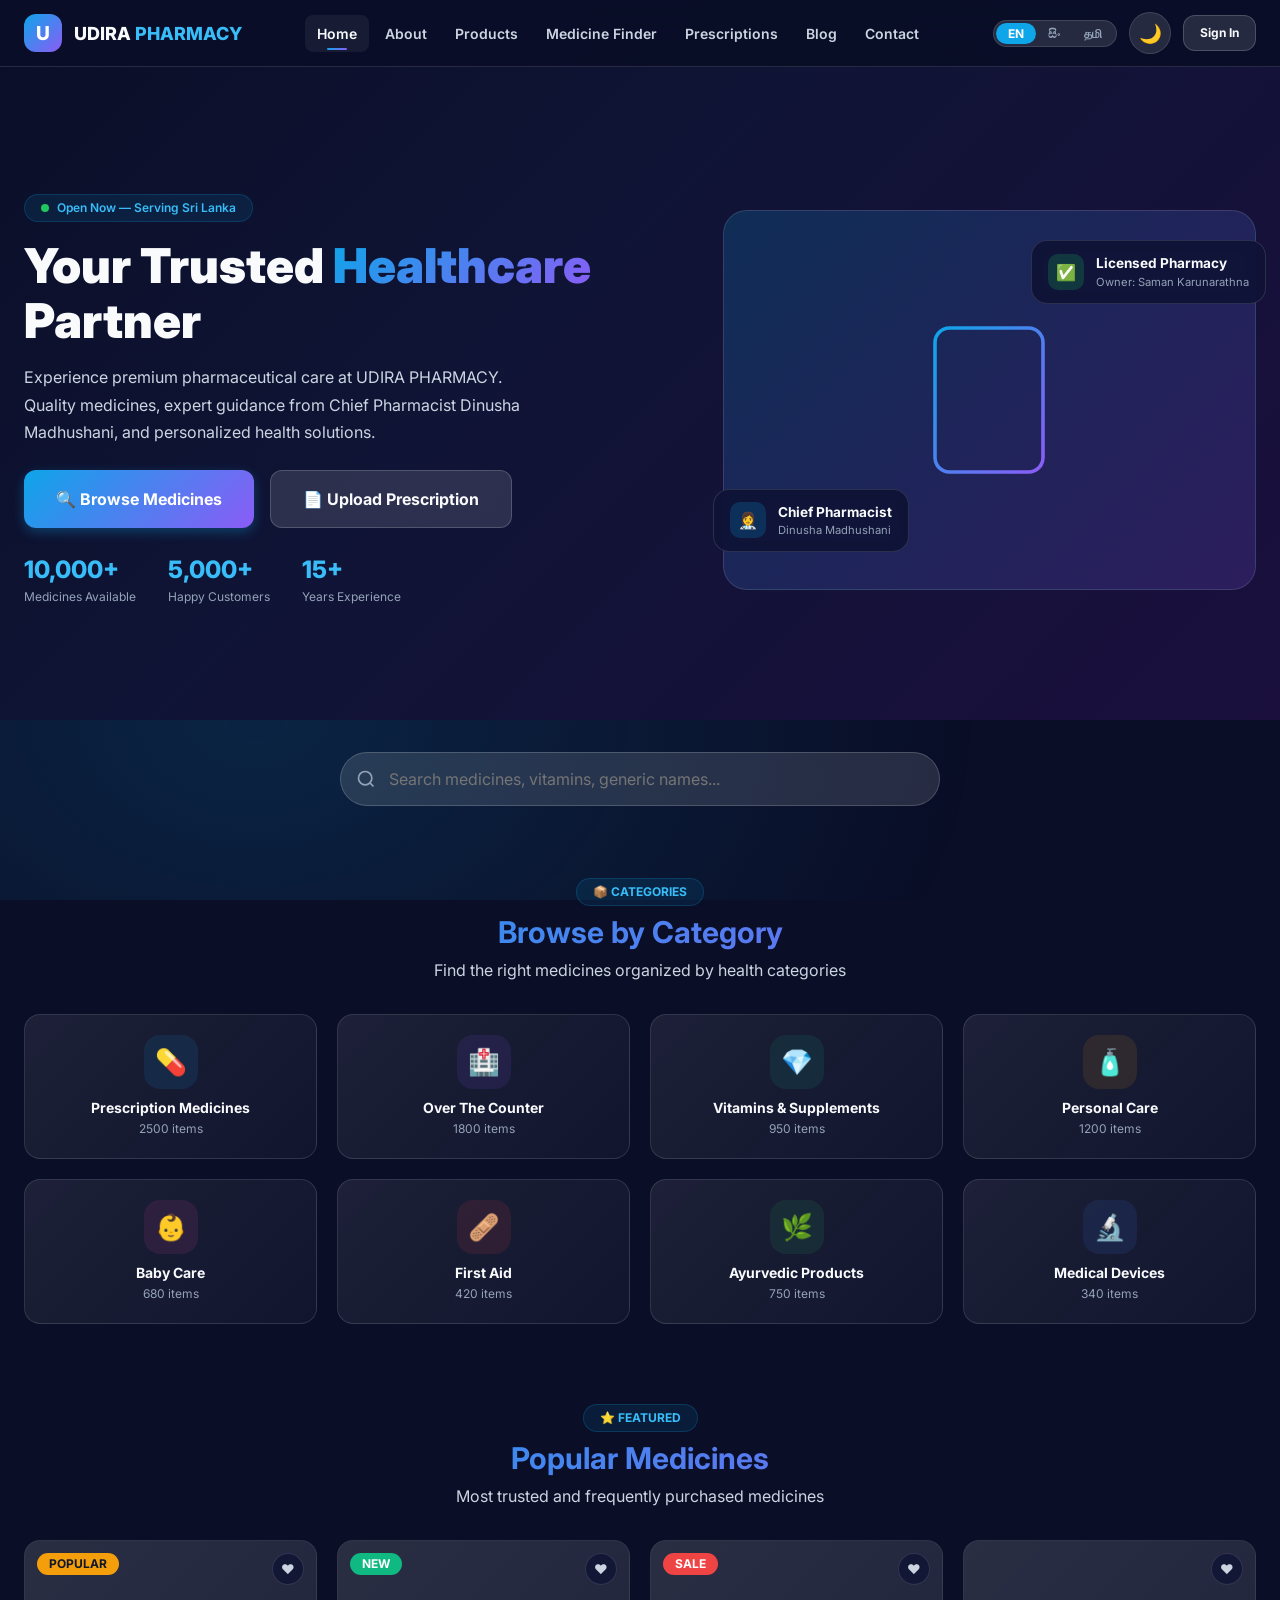
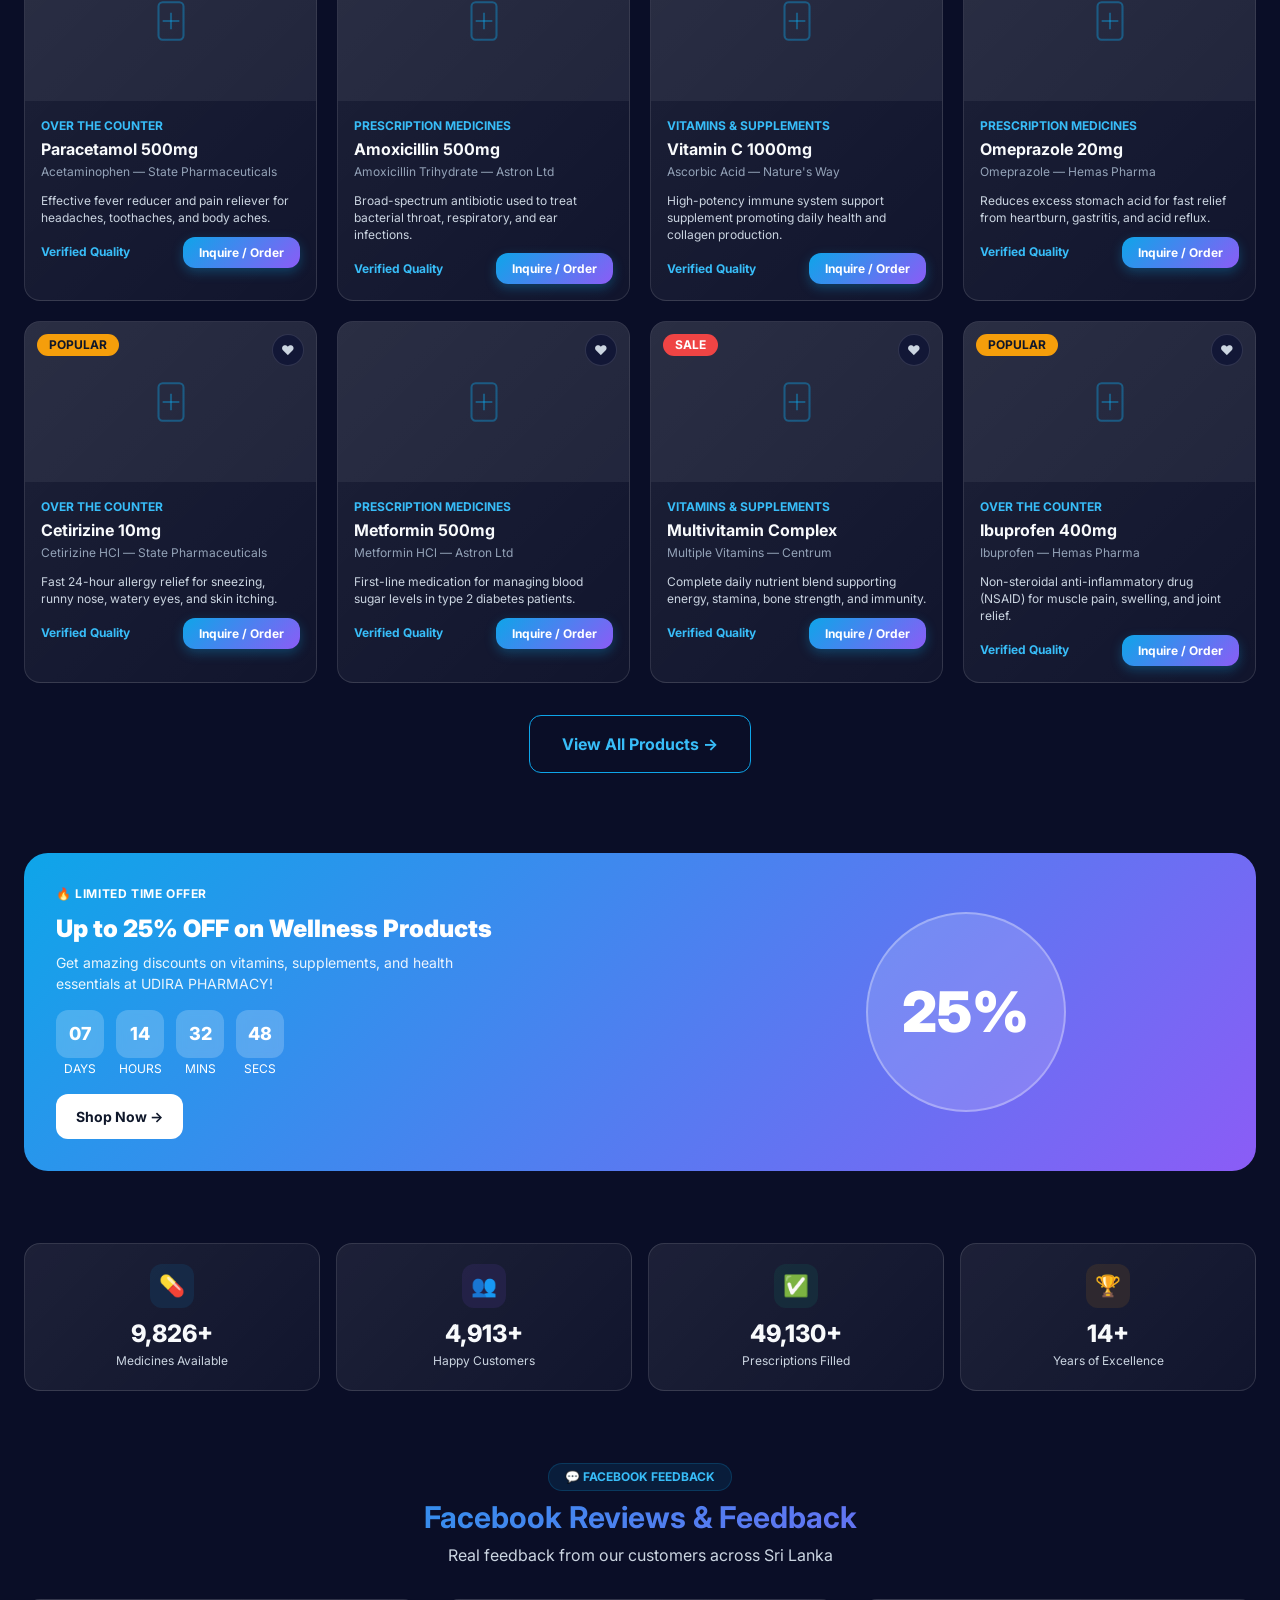
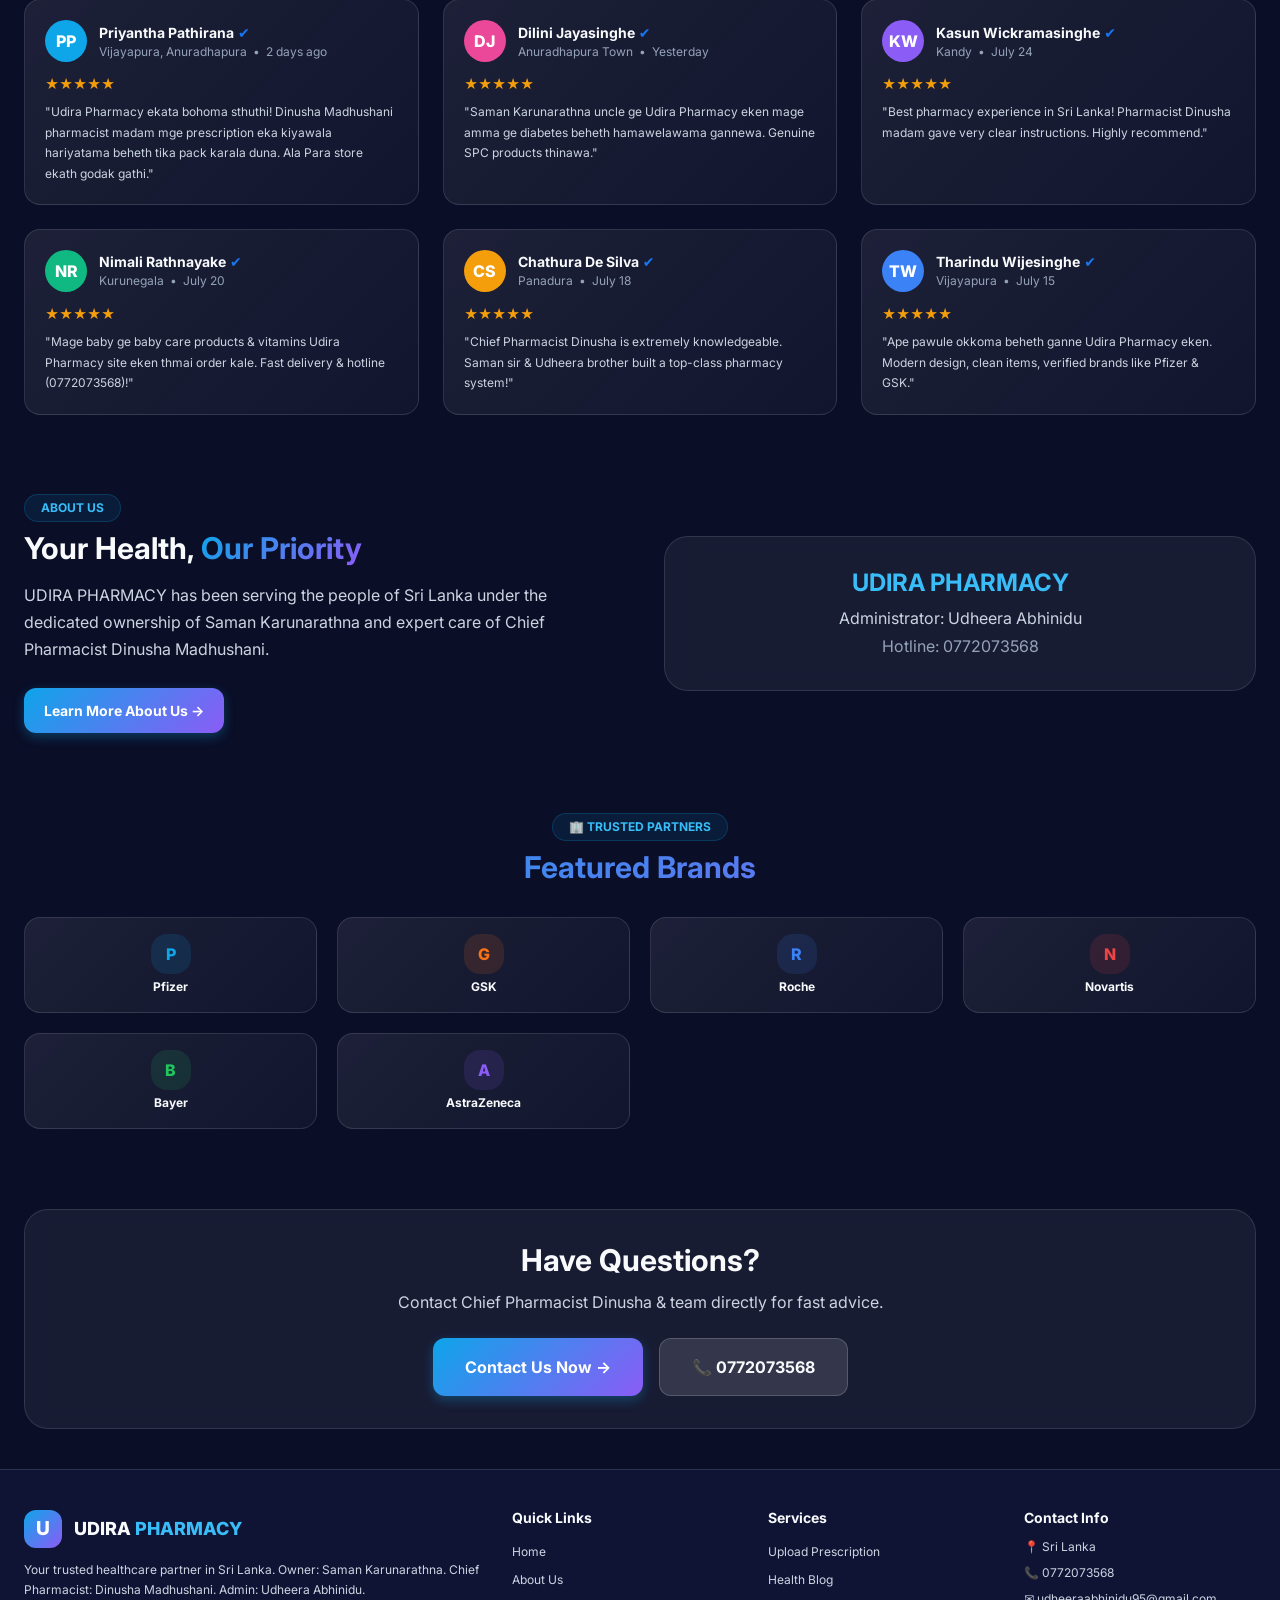
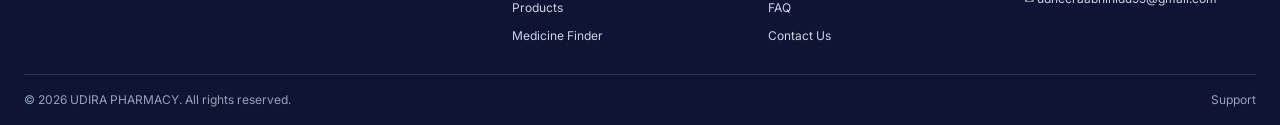
==== index.html @ ad89bdee "Add files via upload" ====
<!DOCTYPE html>
<html lang="en">
<head>
    <meta charset="UTF-8">
    <meta name="viewport" content="width=device-width, initial-scale=1.0">
    <meta name="description" content="UDIRA PHARMACY — Premier healthcare and medicine platform in Sri Lanka. Owner: Saman Karunarathna, Chief Pharmacist: Dinusha Madhushani.">
    <title>UDIRA PHARMACY — Premium Healthcare Partner | Sri Lanka</title>
    <link rel="stylesheet" href="styles.css">
    <link rel="icon" type="image/svg+xml" href="data:image/svg+xml,<svg xmlns='http://www.w3.org/2000/svg' viewBox='0 0 32 32'><rect width='32' height='32' rx='8' fill='%230ea5e9'/><text x='16' y='22' text-anchor='middle' fill='white' font-size='18' font-weight='bold'>U</text></svg>">
</head>
<body>
    <!-- PARTICLES -->
    <canvas id="particles-canvas"></canvas>

    <!-- NAVIGATION -->
    <nav class="navbar" id="navbar">
        <div class="container">
            <a href="index.html" class="nav-brand">
                <div class="nav-brand-icon">U</div>
                <div class="nav-brand-text">UDIRA <span>PHARMACY</span></div>
            </a>
            <div class="nav-links">
                <a href="index.html" class="nav-link active" id="navLinkHome">Home</a>
                <a href="about.html" class="nav-link" id="navLinkAbout">About</a>
                <a href="products.html" class="nav-link" id="navLinkProducts">Products</a>
                <a href="medicine-finder.html" class="nav-link" id="navLinkFinder">Medicine Finder</a>
                <a href="prescription.html" class="nav-link" id="navLinkPrescription">Prescriptions</a>
                <a href="blog.html" class="nav-link" id="navLinkBlog">Blog</a>
                <a href="contact.html" class="nav-link" id="navLinkContact">Contact</a>
            </div>
            <div class="nav-actions">
                <div class="lang-switcher">
                    <button class="lang-btn active" data-lang="en">EN</button>
                    <button class="lang-btn" data-lang="si">සිං</button>
                    <button class="lang-btn" data-lang="ta">தமி</button>
                </div>
                <button class="theme-toggle" aria-label="Toggle light or dark theme" title="Toggle Light/Dark Theme">
                    <span class="theme-icon icon-sun">☀️</span>
                    <span class="theme-icon icon-moon">🌙</span>
                </button>
                <a href="login.html" class="btn btn-secondary btn-sm">Sign In</a>
                <a href="admin.html" class="btn btn-primary btn-sm">Dashboard</a>
                <div class="nav-toggle" id="navToggle"><span></span><span></span><span></span></div>
            </div>
        </div>
    </nav>

    <!-- MOBILE MENU -->
    <div class="mobile-menu" id="mobileMenu">
        <div class="mobile-menu-close" id="mobileClose">&times;</div>
        <a href="index.html" class="nav-link active">Home</a>
        <a href="about.html" class="nav-link">About</a>
        <a href="products.html" class="nav-link">Products</a>
        <a href="medicine-finder.html" class="nav-link">Medicine Finder</a>
        <a href="prescription.html" class="nav-link">Prescriptions</a>
        <a href="blog.html" class="nav-link">Blog</a>
        <a href="contact.html" class="nav-link">Contact</a>
        <a href="login.html" class="nav-link">Sign In</a>
    </div>

    <!-- MAIN CONTENT -->
    <main id="main-content">

        <!-- HERO SECTION -->
        <section class="hero" id="hero">
            <div class="hero-bg"></div>
            <div class="container" style="display: grid; grid-template-columns: 1.1fr 0.9fr; gap: 3rem; align-items: center;">
                <div class="hero-content reveal-left">
                    <div class="hero-badge">
                        <span class="pulse-dot"></span>
                        <span data-i18n="hero_badge">Open Now — Serving Sri Lanka</span>
                    </div>
                    <h1 class="hero-title">
                        <span data-i18n="hero_title_1">Your Trusted </span>
                        <span class="highlight" data-i18n="hero_title_2">Healthcare</span>
                        <span data-i18n="hero_title_3"> Partner</span>
                    </h1>
                    <p class="hero-description" data-i18n="hero_desc">
                        Experience premium pharmaceutical care at UDIRA PHARMACY. Quality medicines, 
                        expert guidance from Chief Pharmacist Dinusha Madhushani, and personalized health solutions.
                    </p>
                    <div class="hero-actions">
                        <a href="products.html" class="btn btn-primary btn-lg" id="btnBrowseMedicines">
                            🔍 Browse Medicines
                        </a>
                        <a href="prescription.html" class="btn btn-secondary btn-lg" id="btnUploadPrescription">
                            📄 Upload Prescription
                        </a>
                    </div>
                    <div class="hero-stats">
                        <div class="hero-stat">
                            <div class="hero-stat-number" data-count="10000">10,000+</div>
                            <div class="hero-stat-label" data-i18n="stat_medicines">Medicines Available</div>
                        </div>
                        <div class="hero-stat">
                            <div class="hero-stat-number" data-count="5000">5,000+</div>
                            <div class="hero-stat-label" data-i18n="stat_customers">Happy Customers</div>
                        </div>
                        <div class="hero-stat">
                            <div class="hero-stat-number" data-count="15">15+</div>
                            <div class="hero-stat-label" data-i18n="stat_experience">Years Experience</div>
                        </div>
                    </div>
                </div>

                <div class="hero-visual reveal-right">
                    <div style="width:100%;height:380px;background:linear-gradient(135deg, rgba(14,165,233,0.18), rgba(139,92,246,0.18));border-radius:var(--radius-2xl);border:1px solid var(--border-color);display:flex;align-items:center;justify-content:center;position:relative;overflow:hidden;backdrop-filter:blur(20px);">
                        <svg viewBox="0 0 200 200" width="180" height="180" fill="none">
                            <defs>
                                <linearGradient id="heroGrad" x1="0%" y1="0%" x2="100%" y2="100%">
                                    <stop offset="0%" stop-color="#0ea5e9"/>
                                    <stop offset="100%" stop-color="#8b5cf6"/>
                                </linearGradient>
                            </defs>
                            <rect x="40" y="20" width="120" height="160" rx="16" stroke="url(#heroGrad)" stroke-width="4" fill="none"/>
                            <line x1="100" y1="60" x2="100" y2="140" stroke="url(#heroGrad)" stroke-width="12" stroke-linecap="round"/>
                            <line x1="60" y1="100" x2="140" y2="100" stroke="url(#heroGrad)" stroke-width="12" stroke-linecap="round"/>
                        </svg>
                    </div>
                    <div class="hero-float-card card-1" style="display:flex;align-items:center;gap:0.75rem;">
                        <div style="width:36px;height:36px;background:rgba(34,197,94,0.2);border-radius:10px;display:flex;align-items:center;justify-content:center;color:var(--success);">✅</div>
                        <div>
                            <div style="font-weight:700;font-size:0.85rem;">Licensed Pharmacy</div>
                            <div style="font-size:0.7rem;color:var(--text-tertiary);">Owner: Saman Karunarathna</div>
                        </div>
                    </div>
                    <div class="hero-float-card card-2" style="display:flex;align-items:center;gap:0.75rem;">
                        <div style="width:36px;height:36px;background:rgba(14,165,233,0.2);border-radius:10px;display:flex;align-items:center;justify-content:center;color:var(--primary-light);">👩‍⚕️</div>
                        <div>
                            <div style="font-weight:700;font-size:0.85rem;">Chief Pharmacist</div>
                            <div style="font-size:0.7rem;color:var(--text-tertiary);">Dinusha Madhushani</div>
                        </div>
                    </div>
                </div>
            </div>
        </section>

        <!-- SEARCH BAR -->
        <section class="section" style="padding:var(--space-8) 0;">
            <div class="container">
                <div class="search-box reveal-on-scroll" style="margin: 0 auto;">
                    <svg class="search-icon" width="20" height="20" viewBox="0 0 24 24" fill="none" stroke="currentColor" stroke-width="2"><circle cx="11" cy="11" r="8"/><path d="m21 21-4.3-4.3"/></svg>
                    <input type="text" id="globalSearch" placeholder="Search medicines, vitamins, generic names...">
                </div>
                <div id="searchSuggestions" style="max-width:600px;margin:0.5rem auto 0;display:none;background:var(--bg-secondary);border:1px solid var(--border-color);border-radius:var(--radius-lg);overflow:hidden;box-shadow:var(--shadow-xl);"></div>
            </div>
        </section>

        <!-- CATEGORIES -->
        <section class="section" id="categories">
            <div class="container">
                <div class="section-header reveal-on-scroll">
                    <div class="section-badge">📦 Categories</div>
                    <h2 class="section-title" id="catSectionTitle">Browse by Category</h2>
                    <p class="section-subtitle" id="catSectionSubtitle">Find the right medicines organized by health categories</p>
                </div>
                <div class="grid-4 reveal-zoom" id="categoriesGrid">
                    <!-- Rendered by JS -->
                </div>
            </div>
        </section>

        <!-- FEATURED PRODUCTS -->
        <section class="section" id="featuredProducts">
            <div class="container">
                <div class="section-header reveal-on-scroll">
                    <div class="section-badge">⭐ Featured</div>
                    <h2 class="section-title" id="prodSectionTitle">Popular Medicines</h2>
                    <p class="section-subtitle" id="prodSectionSubtitle">Most trusted and frequently purchased medicines</p>
                </div>
                <div class="grid-4 reveal-on-scroll" id="productsGrid">
                    <!-- Rendered by JS -->
                </div>
                <div style="text-align: center; margin-top: var(--space-8);" class="reveal-on-scroll">
                    <a href="products.html" class="btn btn-outline btn-lg">View All Products →</a>
                </div>
            </div>
        </section>

        <!-- PROMO BANNER -->
        <section class="section">
            <div class="container">
                <div class="promo-banner reveal-zoom">
                    <div style="display:grid;grid-template-columns:1.2fr 1fr;gap:2rem;align-items:center;">
                        <div>
                            <div class="promo-tag" data-i18n="promo_tag">🔥 Limited Time Offer</div>
                            <h3 class="promo-title" data-i18n="promo_title">Up to 25% OFF on Wellness Products</h3>
                            <p class="promo-desc" data-i18n="promo_desc">Get amazing discounts on vitamins, supplements, and health essentials at UDIRA PHARMACY!</p>
                            <div class="countdown">
                                <div><div class="countdown-number" id="countDays">07</div><div class="countdown-label">Days</div></div>
                                <div><div class="countdown-number" id="countHours">14</div><div class="countdown-label">Hours</div></div>
                                <div><div class="countdown-number" id="countMins">32</div><div class="countdown-label">Mins</div></div>
                                <div><div class="countdown-number" id="countSecs">48</div><div class="countdown-label">Secs</div></div>
                            </div>
                            <a href="products.html" class="btn" style="background:white;color:var(--gray-900);font-weight:700;">Shop Now →</a>
                        </div>
                        <div style="display:flex;align-items:center;justify-content:center;">
                            <div style="width:200px;height:200px;background:rgba(255,255,255,0.15);border-radius:50%;display:flex;align-items:center;justify-content:center;font-size:3.5rem;font-weight:900;font-family:var(--font-display);color:white;border:2px solid rgba(255,255,255,0.3);" class="floating-element">
                                25%
                            </div>
                        </div>
                    </div>
                </div>
            </div>
        </section>

        <!-- STATS SECTION -->
        <section class="stats-section">
            <div class="container">
                <div class="stats-grid">
                    <div class="stat-card reveal-on-scroll delay-1">
                        <div class="stat-icon blue">💊</div>
                        <div class="stat-number" data-count="10000">10,000+</div>
                        <div class="stat-label" data-i18n="stat_medicines">Medicines Available</div>
                    </div>
                    <div class="stat-card reveal-on-scroll delay-2">
                        <div class="stat-icon purple">👥</div>
                        <div class="stat-number" data-count="5000">5,000+</div>
                        <div class="stat-label" data-i18n="stat_customers">Happy Customers</div>
                    </div>
                    <div class="stat-card reveal-on-scroll delay-3">
                        <div class="stat-icon green">✅</div>
                        <div class="stat-number" data-count="50000">50,000+</div>
                        <div class="stat-label" data-i18n="stat_prescriptions">Prescriptions Filled</div>
                    </div>
                    <div class="stat-card reveal-on-scroll delay-4">
                        <div class="stat-icon orange">🏆</div>
                        <div class="stat-number" data-count="15">15+</div>
                        <div class="stat-label" data-i18n="stat_experience">Years of Excellence</div>
                    </div>
                </div>
            </div>
        </section>

        <!-- REAL FACEBOOK REVIEWS SECTION (6 REVIEWS) -->
        <section class="section" id="testimonials">
            <div class="container">
                <div class="section-header reveal-on-scroll">
                    <div class="section-badge">💬 Facebook Feedback</div>
                    <h2 class="section-title" id="testiSectionTitle">Facebook Reviews & Feedback</h2>
                    <p class="section-subtitle" id="testiSectionSubtitle">Real feedback from our customers across Sri Lanka</p>
                </div>
                <div class="grid-3 reveal-on-scroll" id="testimonialsGrid">
                    <!-- Rendered by app.js (6 Facebook Reviews) -->
                </div>
            </div>
        </section>

        <!-- ABOUT PREVIEW -->
        <section class="section">
            <div class="container">
                <div style="display:grid;grid-template-columns:1fr 1fr;gap:3rem;align-items:center;">
                    <div class="reveal-left">
                        <div class="section-badge">About Us</div>
                        <h2 style="font-size:var(--text-3xl);margin-bottom:var(--space-4);">
                            <span data-i18n="about_title_1">Your Health, </span>
                            <span class="text-gradient" data-i18n="about_title_2">Our Priority</span>
                        </h2>
                        <p style="color:var(--text-secondary);line-height:var(--leading-relaxed);margin-bottom:var(--space-6);" data-i18n="about_desc">
                            UDIRA PHARMACY has been serving the people of Sri Lanka under the dedicated ownership of 
                            Saman Karunarathna and expert care of Chief Pharmacist Dinusha Madhushani.
                        </p>
                        <a href="about.html" class="btn btn-primary">Learn More About Us →</a>
                    </div>
                    <div class="card-glass reveal-right" style="padding:var(--space-8);text-align:center;">
                        <h3 style="font-size:var(--text-2xl);color:var(--primary-light);">UDIRA PHARMACY</h3>
                        <p style="color:var(--text-secondary);margin-top:var(--space-2);">Administrator: Udheera Abhinidu</p>
                        <p style="color:var(--text-tertiary);margin-top:var(--space-1);">Hotline: 0772073568</p>
                    </div>
                </div>
            </div>
        </section>

        <!-- BRANDS -->
        <section class="section">
            <div class="container">
                <div class="section-header reveal-on-scroll">
                    <div class="section-badge">🏢 Trusted Partners</div>
                    <h2 class="section-title">Featured Brands</h2>
                </div>
                <div class="grid-4 reveal-zoom" id="brandsGrid">
                    <!-- Rendered by JS -->
                </div>
            </div>
        </section>

        <!-- CONTACT PREVIEW -->
        <section class="section">
            <div class="container">
                <div class="card-glass reveal-zoom" style="padding:var(--space-8);text-align:center;">
                    <h2 style="font-size:var(--text-3xl);margin-bottom:var(--space-3);">Have Questions?</h2>
                    <p style="color:var(--text-secondary);margin-bottom:var(--space-6);">Contact Chief Pharmacist Dinusha & team directly for fast advice.</p>
                    <div style="display:flex;justify-content:center;gap:var(--space-4);">
                        <a href="contact.html" class="btn btn-primary btn-lg">Contact Us Now →</a>
                        <a href="tel:0772073568" class="btn btn-secondary btn-lg">📞 0772073568</a>
                    </div>
                </div>
            </div>
        </section>
    </main>

    <!-- FOOTER -->
    <footer class="footer">
        <div class="container">
            <div class="footer-grid">
                <div>
                    <a href="index.html" class="nav-brand" style="margin-bottom:var(--space-3);display:inline-flex;">
                        <div class="nav-brand-icon">U</div>
                        <div class="nav-brand-text">UDIRA <span>PHARMACY</span></div>
                    </a>
                    <p style="color:var(--text-secondary);font-size:var(--text-xs);line-height:var(--leading-relaxed);">
                        Your trusted healthcare partner in Sri Lanka. Owner: Saman Karunarathna. Chief Pharmacist: Dinusha Madhushani. Admin: Udheera Abhinidu.
                    </p>
                </div>
                <div>
                    <h4 class="footer-heading">Quick Links</h4>
                    <ul class="footer-links">
                        <li><a href="index.html">Home</a></li>
                        <li><a href="about.html">About Us</a></li>
                        <li><a href="products.html">Products</a></li>
                        <li><a href="medicine-finder.html">Medicine Finder</a></li>
                    </ul>
                </div>
                <div>
                    <h4 class="footer-heading">Services</h4>
                    <ul class="footer-links">
                        <li><a href="prescription.html">Upload Prescription</a></li>
                        <li><a href="blog.html">Health Blog</a></li>
                        <li><a href="faq.html">FAQ</a></li>
                        <li><a href="contact.html">Contact Us</a></li>
                    </ul>
                </div>
                <div>
                    <h4 class="footer-heading">Contact Info</h4>
                    <div class="footer-contact-item">📍 Sri Lanka</div>
                    <div class="footer-contact-item">📞 0772073568</div>
                    <div class="footer-contact-item">✉️ udheeraabhinidu95@gmail.com</div>
                </div>
            </div>
            <div class="footer-bottom">
                <span>&copy; 2026 UDIRA PHARMACY. All rights reserved.</span>
                <div class="footer-bottom-links"><a href="contact.html">Support</a></div>
            </div>
        </div>
    </footer>

    <div class="toast-container" id="toastContainer"></div>
    <script src="app.js"></script>
</body>
</html>
---- styles.css ----
/* ============================================================
   UDIRA PHARMACY — PREMIUM DESIGN SYSTEM v2.0
   Light/Dark Theme, Glassmorphism, Micro-Animations
   Google Fonts: Inter
   ============================================================ */

@import url('https://fonts.googleapis.com/css2?family=Inter:wght@300;400;500;600;700;800;900&display=swap');

/* ============ DARK THEME (DEFAULT) ============ */
:root {
  --primary: #0ea5e9;
  --primary-light: #38bdf8;
  --primary-dark: #0284c7;
  --primary-50: rgba(14, 165, 233, 0.05);
  --primary-100: rgba(14, 165, 233, 0.1);
  --primary-200: rgba(14, 165, 233, 0.2);
  --primary-glow: rgba(14, 165, 233, 0.35);

  --secondary: #8b5cf6;
  --secondary-light: #a78bfa;
  --secondary-dark: #7c3aed;

  --accent: #10b981;
  --accent-light: #34d399;
  --accent-dark: #059669;

  --success: #22c55e;
  --warning: #f59e0b;
  --danger: #ef4444;
  --info: #3b82f6;

  --white: #ffffff;
  --gray-50: #f8fafc;
  --gray-100: #f1f5f9;
  --gray-200: #e2e8f0;
  --gray-300: #cbd5e1;
  --gray-400: #94a3b8;
  --gray-500: #64748b;
  --gray-600: #475569;
  --gray-700: #334155;
  --gray-800: #1e293b;
  --gray-900: #0f172a;

  --bg-primary: #0a0e27;
  --bg-secondary: #0f1435;
  --bg-tertiary: #151a3d;
  --bg-glass: rgba(255, 255, 255, 0.06);
  --bg-glass-strong: rgba(255, 255, 255, 0.12);
  --bg-glass-hover: rgba(255, 255, 255, 0.16);

  --text-primary: #f8fafc;
  --text-secondary: #cbd5e1;
  --text-tertiary: #94a3b8;

  --border-color: rgba(255, 255, 255, 0.12);
  --border-light: rgba(255, 255, 255, 0.18);
  --border-focus: rgba(14, 165, 233, 0.6);

  --gradient-primary: linear-gradient(135deg, #0ea5e9, #8b5cf6);
  --gradient-secondary: linear-gradient(135deg, #8b5cf6, #ec4899);
  --gradient-accent: linear-gradient(135deg, #10b981, #0ea5e9);
  --gradient-hero: linear-gradient(135deg, #0a0e27 0%, #0f1435 40%, #1a0f3d 100%);
  --gradient-card: linear-gradient(135deg, rgba(255,255,255,0.08), rgba(255,255,255,0.03));
  --gradient-mesh: radial-gradient(at 20% 80%, rgba(14, 165, 233, 0.15) 0%, transparent 50%),
                   radial-gradient(at 80% 20%, rgba(139, 92, 246, 0.15) 0%, transparent 50%);

  --shadow-sm: 0 1px 2px rgba(0, 0, 0, 0.3);
  --shadow-md: 0 4px 6px -1px rgba(0, 0, 0, 0.3);
  --shadow-lg: 0 10px 15px -3px rgba(0, 0, 0, 0.4);
  --shadow-xl: 0 20px 25px -5px rgba(0, 0, 0, 0.5);
  --shadow-glow: 0 0 20px rgba(14, 165, 233, 0.35);

  --font-primary: 'Inter', system-ui, -apple-system, BlinkMacSystemFont, 'Segoe UI', Roboto, sans-serif;
  --font-display: 'Inter', system-ui, -apple-system, BlinkMacSystemFont, 'Segoe UI', Roboto, sans-serif;

  --text-xs: 0.75rem;
  --text-sm: 0.875rem;
  --text-base: 1rem;
  --text-lg: 1.125rem;
  --text-xl: 1.25rem;
  --text-2xl: 1.5rem;
  --text-3xl: 1.875rem;
  --text-4xl: 2.25rem;
  --text-5xl: 3rem;

  --leading-tight: 1.2;
  --leading-normal: 1.5;
  --leading-relaxed: 1.7;

  --space-1: 0.25rem;
  --space-2: 0.5rem;
  --space-3: 0.75rem;
  --space-4: 1rem;
  --space-5: 1.25rem;
  --space-6: 1.5rem;
  --space-8: 2rem;
  --space-10: 2.5rem;
  --space-12: 3rem;

  --radius-sm: 0.375rem;
  --radius-md: 0.5rem;
  --radius-lg: 0.75rem;
  --radius-xl: 1rem;
  --radius-2xl: 1.5rem;
  --radius-full: 9999px;

  --z-sticky: 200;
  --z-modal: 400;
  --z-toast: 600;

  --container-xl: 1280px;
  --sidebar-width: 280px;
  --topbar-height: 64px;
}

/* ============ LIGHT THEME ============ */
[data-theme="light"] {
  --bg-primary: #f8fafc;
  --bg-secondary: #ffffff;
  --bg-tertiary: #f1f5f9;
  --bg-glass: rgba(0, 0, 0, 0.03);
  --bg-glass-strong: rgba(0, 0, 0, 0.06);
  --bg-glass-hover: rgba(0, 0, 0, 0.08);

  --text-primary: #0f172a;
  --text-secondary: #475569;
  --text-tertiary: #64748b;

  --border-color: rgba(0, 0, 0, 0.1);
  --border-light: rgba(0, 0, 0, 0.15);
  --border-focus: rgba(14, 165, 233, 0.5);

  --gradient-hero: linear-gradient(135deg, #f8fafc 0%, #e2e8f0 40%, #f0e6ff 100%);
  --gradient-card: linear-gradient(135deg, rgba(255,255,255,0.9), rgba(255,255,255,0.7));
  --gradient-mesh: radial-gradient(at 20% 80%, rgba(14, 165, 233, 0.08) 0%, transparent 50%),
                   radial-gradient(at 80% 20%, rgba(139, 92, 246, 0.08) 0%, transparent 50%);

  --shadow-sm: 0 1px 3px rgba(0, 0, 0, 0.08);
  --shadow-md: 0 4px 6px -1px rgba(0, 0, 0, 0.08);
  --shadow-lg: 0 10px 15px -3px rgba(0, 0, 0, 0.1);
  --shadow-xl: 0 20px 25px -5px rgba(0, 0, 0, 0.1);
  --shadow-glow: 0 0 20px rgba(14, 165, 233, 0.15);
}

[data-theme="light"] body::before {
  background: var(--gradient-mesh);
  opacity: 0.5;
}

[data-theme="light"] .navbar {
  background: rgba(255, 255, 255, 0.92) !important;
  border-bottom-color: rgba(0, 0, 0, 0.08) !important;
}

[data-theme="light"] .navbar.scrolled {
  background: rgba(255, 255, 255, 0.97) !important;
  box-shadow: 0 4px 20px -4px rgba(0, 0, 0, 0.1);
  border-bottom-color: rgba(14, 165, 233, 0.2) !important;
}

[data-theme="light"] .nav-brand-text { color: var(--gray-900); }

[data-theme="light"] .mobile-menu {
  background: rgba(255, 255, 255, 0.98);
}

[data-theme="light"] .hero-float-card {
  background: rgba(255, 255, 255, 0.95);
  box-shadow: 0 8px 32px rgba(0, 0, 0, 0.1);
}

[data-theme="light"] .footer {
  background: var(--gray-900);
  --text-primary: #f8fafc;
  --text-secondary: #cbd5e1;
  --text-tertiary: #94a3b8;
  --border-color: rgba(255, 255, 255, 0.12);
}

[data-theme="light"] .toast {
  background: var(--white);
  border-color: rgba(0, 0, 0, 0.1);
  box-shadow: 0 8px 30px rgba(0, 0, 0, 0.12);
}

[data-theme="light"] .card,
[data-theme="light"] .card-glass {
  background: rgba(255, 255, 255, 0.85);
  border-color: rgba(0, 0, 0, 0.08);
  box-shadow: 0 2px 12px rgba(0, 0, 0, 0.05);
}

[data-theme="light"] .product-card {
  background: rgba(255, 255, 255, 0.9);
  border-color: rgba(0, 0, 0, 0.08);
  box-shadow: 0 2px 12px rgba(0, 0, 0, 0.05);
}

[data-theme="light"] .category-card {
  background: rgba(255, 255, 255, 0.9);
  border-color: rgba(0, 0, 0, 0.08);
}

[data-theme="light"] .stat-card,
[data-theme="light"] .testimonial-card,
[data-theme="light"] .kpi-card {
  background: rgba(255, 255, 255, 0.9);
  border-color: rgba(0, 0, 0, 0.08);
  box-shadow: 0 2px 12px rgba(0, 0, 0, 0.05);
}

[data-theme="light"] .product-image {
  background: rgba(14, 165, 233, 0.04);
}

[data-theme="light"] .product-wishlist {
  background: rgba(255, 255, 255, 0.9);
  border-color: rgba(0, 0, 0, 0.1);
}

[data-theme="light"] .promo-banner {
  box-shadow: 0 8px 32px rgba(14, 165, 233, 0.3);
}

[data-theme="light"] .sidebar {
  background: var(--white);
  border-right-color: rgba(0, 0, 0, 0.1);
}

[data-theme="light"] .topbar {
  background: rgba(255, 255, 255, 0.95);
  border-bottom-color: rgba(0, 0, 0, 0.08);
}

[data-theme="light"] .table th {
  background: rgba(0, 0, 0, 0.03);
}

[data-theme="light"] .modal {
  background: var(--white);
  border-color: rgba(0, 0, 0, 0.1);
}

[data-theme="light"] .modal-overlay {
  background: rgba(0, 0, 0, 0.4);
}

[data-theme="light"] .form-input,
[data-theme="light"] .form-textarea,
[data-theme="light"] .form-select {
  background: rgba(0, 0, 0, 0.03);
  border-color: rgba(0, 0, 0, 0.12);
}

[data-theme="light"] .search-box input {
  background: rgba(0, 0, 0, 0.04);
  border-color: rgba(0, 0, 0, 0.12);
}

[data-theme="light"] .lang-switcher {
  background: rgba(0, 0, 0, 0.05);
  border-color: rgba(0, 0, 0, 0.1);
}

[data-theme="light"] .auth-card-inner {
  background: rgba(255, 255, 255, 0.95);
  box-shadow: 0 20px 60px rgba(0, 0, 0, 0.12);
}

/* ============ GLOBAL RESET ============ */
*, *::before, *::after { margin: 0; padding: 0; box-sizing: border-box; }

html { scroll-behavior: smooth; font-size: 16px; }

body {
  font-family: var(--font-primary);
  font-size: var(--text-base);
  line-height: var(--leading-normal);
  color: var(--text-primary);
  background: var(--bg-primary);
  min-height: 100vh;
  overflow-x: hidden;
  position: relative;
  transition: background-color 0.4s ease, color 0.4s ease;
}

body::before {
  content: '';
  position: fixed;
  top: 0; left: 0; width: 100%; height: 100%;
  background: var(--gradient-mesh);
  pointer-events: none;
  z-index: 0;
  transition: background 0.4s ease;
}

a { color: var(--primary-light); text-decoration: none; transition: color 0.2s ease; }
a:hover { color: var(--primary); }
button { cursor: pointer; font-family: inherit; border: none; background: none; color: inherit; }
input, textarea, select { font-family: inherit; font-size: inherit; color: inherit; }
ul, ol { list-style: none; }

h1, h2, h3, h4, h5, h6 { font-family: var(--font-display); font-weight: 700; line-height: var(--leading-tight); color: var(--text-primary); }

h1 { font-size: var(--text-5xl); }
h2 { font-size: var(--text-4xl); }
h3 { font-size: var(--text-3xl); }
h4 { font-size: var(--text-2xl); }

/* DISABLE / INSTANT HIDE LOADING SCREEN */
.loading-screen {
  display: none !important;
  opacity: 0 !important;
  visibility: hidden !important;
  pointer-events: none !important;
}

#particles-canvas {
  position: fixed;
  top: 0; left: 0; width: 100%; height: 100%;
  pointer-events: none;
  z-index: 0;
}

/* ============ LAYOUT ============ */
.container { width: 100%; max-width: var(--container-xl); margin: 0 auto; padding: 0 var(--space-6); }
.section { padding: var(--space-10) 0; position: relative; z-index: 1; }
.section-header { text-align: center; margin-bottom: var(--space-8); }
.section-badge {
  display: inline-flex; align-items: center; gap: var(--space-2); padding: 4px var(--space-4);
  background: var(--primary-100); color: var(--primary-light); border-radius: var(--radius-full);
  font-size: var(--text-xs); font-weight: 700; text-transform: uppercase; margin-bottom: var(--space-2);
  border: 1px solid var(--primary-200);
}
.section-title {
  font-size: var(--text-3xl); margin-bottom: var(--space-2);
  background: var(--gradient-primary); -webkit-background-clip: text; -webkit-text-fill-color: transparent;
  background-clip: text;
}
.section-subtitle { font-size: var(--text-base); color: var(--text-secondary); max-width: 600px; margin: 0 auto; }

.grid-2 { display: grid; grid-template-columns: repeat(2, 1fr); gap: var(--space-6); }
.grid-3 { display: grid; grid-template-columns: repeat(3, 1fr); gap: var(--space-6); }
.grid-4 { display: grid; grid-template-columns: repeat(4, 1fr); gap: var(--space-5); }
.grid-auto { display: grid; grid-template-columns: repeat(auto-fill, minmax(260px, 1fr)); gap: var(--space-5); }

.text-gradient { background: var(--gradient-primary); -webkit-background-clip: text; -webkit-text-fill-color: transparent; background-clip: text; }

/* ============ NAVBAR ============ */
.navbar {
  position: fixed; top: 0; left: 0; width: 100%; z-index: var(--z-sticky);
  padding: var(--space-3) 0; background: rgba(10, 14, 39, 0.95);
  backdrop-filter: blur(20px); -webkit-backdrop-filter: blur(20px);
  border-bottom: 1px solid var(--border-color);
  transition: padding 0.3s cubic-bezier(0.16, 1, 0.3, 1),
              background-color 0.3s cubic-bezier(0.16, 1, 0.3, 1),
              box-shadow 0.3s cubic-bezier(0.16, 1, 0.3, 1),
              border-color 0.3s cubic-bezier(0.16, 1, 0.3, 1);
}
.navbar .container { display: flex; align-items: center; justify-content: space-between; }
.nav-brand { display: flex; align-items: center; gap: var(--space-3); text-decoration: none; }
.nav-brand-icon { width: 38px; height: 38px; background: var(--gradient-primary); border-radius: var(--radius-lg); display: flex; align-items: center; justify-content: center; font-size: 1.2rem; color: white; font-weight: 800; transition: transform 0.3s ease; }
.nav-brand:hover .nav-brand-icon { transform: rotate(-8deg) scale(1.05); }
.nav-brand-text { font-family: var(--font-display); font-size: var(--text-lg); font-weight: 800; color: var(--text-primary); }
.nav-brand-text span { color: var(--primary-light); }
.nav-links { display: flex; align-items: center; gap: var(--space-1); }
.nav-link { padding: var(--space-2) var(--space-3); color: var(--text-secondary); font-weight: 600; font-size: var(--text-sm); border-radius: var(--radius-md); transition: all 0.2s ease; position: relative; }
.nav-link:hover, .nav-link.active { color: var(--text-primary); background: var(--bg-glass); }
.nav-link.active::after { content: ''; position: absolute; bottom: 2px; left: 50%; transform: translateX(-50%); width: 20px; height: 2px; background: var(--gradient-primary); border-radius: 2px; }
.nav-actions { display: flex; align-items: center; gap: var(--space-3); }

.navbar.scrolled {
  padding: var(--space-2) 0;
  background: rgba(10, 14, 39, 0.95);
  box-shadow: 0 10px 30px -10px rgba(0, 0, 0, 0.6);
  border-bottom: 1px solid rgba(14, 165, 233, 0.3);
}

.lang-switcher { display: flex; align-items: center; background: var(--bg-glass-strong); border-radius: var(--radius-full); padding: 2px; border: 1px solid var(--border-color); }
.lang-btn { padding: 3px var(--space-3); font-size: var(--text-xs); font-weight: 700; color: var(--text-tertiary); border-radius: var(--radius-full); transition: all 0.2s ease; }
.lang-btn.active { background: var(--primary); color: white; }

.nav-toggle { display: none; flex-direction: column; gap: 4px; cursor: pointer; }
.nav-toggle span { width: 20px; height: 2px; background: var(--text-primary); transition: all 0.3s ease; }

.mobile-menu { display: none; position: fixed; top: 0; left: 0; width: 100%; height: 100%; background: rgba(10, 14, 39, 0.98); z-index: 300; flex-direction: column; align-items: center; justify-content: center; gap: var(--space-4); }
.mobile-menu.open { display: flex; }
.mobile-menu-close { position: absolute; top: var(--space-6); right: var(--space-6); font-size: var(--text-3xl); cursor: pointer; }

/* ============ THEME TOGGLE BUTTON ============ */
.theme-toggle {
  width: 42px;
  height: 42px;
  border-radius: 50%;
  background: var(--bg-glass-strong);
  border: 1px solid var(--border-color);
  display: flex;
  align-items: center;
  justify-content: center;
  cursor: pointer;
  transition: all 0.3s cubic-bezier(0.16, 1, 0.3, 1);
  position: relative;
  overflow: hidden;
}

.theme-toggle:hover {
  background: var(--bg-glass-hover);
  border-color: var(--primary-200);
  transform: rotate(15deg) scale(1.05);
  box-shadow: 0 0 15px rgba(14, 165, 233, 0.3);
}

.theme-toggle .theme-icon {
  font-size: 1.15rem;
  transition: transform 0.5s cubic-bezier(0.16, 1, 0.3, 1), opacity 0.3s ease;
  line-height: 1;
}

.theme-toggle .icon-sun,
.theme-toggle .icon-moon {
  position: absolute;
  transition: all 0.5s cubic-bezier(0.16, 1, 0.3, 1);
}

.theme-toggle .icon-sun {
  opacity: 0;
  transform: rotate(-90deg) scale(0);
}

.theme-toggle .icon-moon {
  opacity: 1;
  transform: rotate(0deg) scale(1);
}

[data-theme="light"] .theme-toggle .icon-sun {
  opacity: 1;
  transform: rotate(0deg) scale(1);
}

[data-theme="light"] .theme-toggle .icon-moon {
  opacity: 0;
  transform: rotate(90deg) scale(0);
}

/* ============ BUTTONS ============ */
.btn {
  display: inline-flex; align-items: center; justify-content: center; gap: var(--space-2);
  padding: var(--space-3) var(--space-5); font-weight: 700; font-size: var(--text-sm);
  border-radius: var(--radius-lg); border: none; cursor: pointer;
  transition: all 0.3s cubic-bezier(0.16, 1, 0.3, 1);
  position: relative; overflow: hidden;
}
.btn::after {
  content: '';
  position: absolute;
  top: 50%; left: 50%;
  width: 0; height: 0;
  background: rgba(255, 255, 255, 0.2);
  border-radius: 50%;
  transform: translate(-50%, -50%);
  transition: width 0.5s ease, height 0.5s ease;
}
.btn:active::after { width: 300px; height: 300px; }
.btn-primary { background: var(--gradient-primary); color: white; box-shadow: 0 4px 12px rgba(14, 165, 233, 0.3); }
.btn-primary:hover { box-shadow: 0 6px 20px rgba(14, 165, 233, 0.4); transform: translateY(-2px); }
.btn-secondary { background: var(--bg-glass-strong); color: var(--text-primary); border: 1px solid var(--border-light); }
.btn-secondary:hover { background: var(--bg-glass-hover); transform: translateY(-1px); }
.btn-outline { background: transparent; color: var(--primary-light); border: 1px solid var(--primary); }
.btn-outline:hover { background: var(--primary-100); }
.btn-ghost { background: transparent; color: var(--text-secondary); }
.btn-ghost:hover { background: var(--bg-glass); color: var(--text-primary); }
.btn-lg { padding: var(--space-4) var(--space-8); font-size: var(--text-base); }
.btn-sm { padding: var(--space-2) var(--space-4); font-size: var(--text-xs); }
.btn-icon { width: 36px; height: 36px; padding: 0; display: flex; align-items: center; justify-content: center; }

/* ============ CARDS ============ */
.card { background: var(--gradient-card); border: 1px solid var(--border-color); border-radius: var(--radius-xl); padding: var(--space-5); transition: all 0.35s cubic-bezier(0.16, 1, 0.3, 1); }
.card-glass { background: rgba(255, 255, 255, 0.06); border: 1px solid rgba(255, 255, 255, 0.12); border-radius: var(--radius-2xl); padding: var(--space-6); backdrop-filter: blur(12px); -webkit-backdrop-filter: blur(12px); transition: all 0.35s cubic-bezier(0.16, 1, 0.3, 1); }

.card:hover, .card-glass:hover {
  transform: translateY(-6px);
  box-shadow: 0 15px 35px -10px rgba(14, 165, 233, 0.2);
  border-color: rgba(14, 165, 233, 0.3);
}

/* ============ FORMS ============ */
.form-group { margin-bottom: var(--space-4); }
.form-label { display: block; margin-bottom: 4px; font-weight: 600; font-size: var(--text-sm); color: var(--text-secondary); }
.form-input, .form-textarea, .form-select {
  width: 100%; padding: var(--space-3) var(--space-4);
  background: var(--bg-glass); border: 1px solid var(--border-color);
  border-radius: var(--radius-lg); color: var(--text-primary); outline: none;
  transition: border-color 0.3s ease, box-shadow 0.3s ease;
}
.form-input:focus, .form-textarea:focus, .form-select:focus {
  border-color: var(--primary);
  box-shadow: 0 0 0 3px rgba(14, 165, 233, 0.15);
}
.form-textarea { resize: vertical; min-height: 100px; }

.search-box { position: relative; width: 100%; max-width: 600px; }
.search-box input { width: 100%; padding: var(--space-4) var(--space-6); padding-left: 48px; background: var(--bg-glass-strong); border: 1px solid var(--border-light); border-radius: var(--radius-full); color: var(--text-primary); outline: none; transition: border-color 0.3s ease, box-shadow 0.3s ease; }
.search-box input:focus { border-color: var(--primary); box-shadow: 0 0 0 3px rgba(14, 165, 233, 0.15); }
.search-box .search-icon { position: absolute; left: 16px; top: 50%; transform: translateY(-50%); color: var(--text-tertiary); }

/* ============ HERO ============ */
.hero { min-height: 80vh; display: flex; align-items: center; position: relative; padding-top: 80px; }
.hero-bg { position: absolute; top: 0; left: 0; width: 100%; height: 100%; background: var(--gradient-hero); z-index: 0; }
.hero-content { position: relative; z-index: 2; }
.hero-badge { display: inline-flex; align-items: center; gap: var(--space-2); padding: 4px var(--space-4); background: var(--primary-100); border: 1px solid var(--primary-200); border-radius: var(--radius-full); font-size: var(--text-xs); color: var(--primary-light); margin-bottom: var(--space-4); font-weight: 600; }
.hero-badge .pulse-dot { width: 8px; height: 8px; background: var(--success); border-radius: 50%; animation: pulse 2s ease-in-out infinite; }
.hero-title { font-family: var(--font-display); font-size: clamp(2rem, 4vw, var(--text-5xl)); font-weight: 900; line-height: 1.15; margin-bottom: var(--space-4); }
.hero-title .highlight { background: var(--gradient-primary); -webkit-background-clip: text; -webkit-text-fill-color: transparent; background-clip: text; }
.hero-description { font-size: var(--text-base); color: var(--text-secondary); margin-bottom: var(--space-6); max-width: 520px; line-height: var(--leading-relaxed); }
.hero-actions { display: flex; gap: var(--space-4); flex-wrap: wrap; }
.hero-stats { display: flex; gap: var(--space-8); margin-top: var(--space-6); }
.hero-stat-number { font-family: var(--font-display); font-size: var(--text-2xl); font-weight: 800; color: var(--primary-light); }
.hero-stat-label { font-size: var(--text-xs); color: var(--text-tertiary); }

.hero-visual { position: relative; z-index: 2; }
.hero-float-card { position: absolute; background: rgba(15, 20, 53, 0.95); border: 1px solid var(--border-color); border-radius: var(--radius-xl); padding: var(--space-3) var(--space-4); backdrop-filter: blur(10px); -webkit-backdrop-filter: blur(10px); }
.hero-float-card.card-1 { top: 8%; right: -10px; animation: floatY 5s ease-in-out infinite; }
.hero-float-card.card-2 { bottom: 10%; left: -10px; animation: floatY 6s ease-in-out infinite 1s; }

/* ============ STATS ============ */
.stats-section { padding: var(--space-8) 0; }
.stats-grid { display: grid; grid-template-columns: repeat(4, 1fr); gap: var(--space-4); }
.stat-card { text-align: center; padding: var(--space-5); background: var(--gradient-card); border: 1px solid var(--border-color); border-radius: var(--radius-xl); transition: all 0.35s cubic-bezier(0.16, 1, 0.3, 1); }
.stat-card:hover { transform: translateY(-6px); box-shadow: 0 15px 35px -10px rgba(14, 165, 233, 0.2); border-color: rgba(14, 165, 233, 0.3); }
.stat-icon { width: 44px; height: 44px; border-radius: var(--radius-lg); display: flex; align-items: center; justify-content: center; margin: 0 auto var(--space-2); font-size: 1.3rem; }
.stat-icon.blue { background: var(--primary-100); color: var(--primary-light); }
.stat-icon.purple { background: rgba(139, 92, 246, 0.1); color: var(--secondary-light); }
.stat-icon.green { background: rgba(16, 185, 129, 0.1); color: var(--accent-light); }
.stat-icon.orange { background: rgba(245, 158, 11, 0.1); color: var(--warning); }
.stat-number { font-family: var(--font-display); font-size: var(--text-2xl); font-weight: 800; }
.stat-label { font-size: var(--text-xs); color: var(--text-secondary); }

/* ============ PRODUCTS ============ */
.product-card { background: var(--gradient-card); border: 1px solid var(--border-color); border-radius: var(--radius-xl); overflow: hidden; transition: all 0.35s cubic-bezier(0.16, 1, 0.3, 1); }
.product-card:hover { transform: translateY(-6px); box-shadow: 0 15px 35px -10px rgba(14, 165, 233, 0.2); border-color: rgba(14, 165, 233, 0.3); }
.product-image { position: relative; height: 160px; background: var(--bg-glass); display: flex; align-items: center; justify-content: center; }
.product-badge { position: absolute; top: var(--space-3); left: var(--space-3); padding: 2px var(--space-3); border-radius: var(--radius-full); font-size: var(--text-xs); font-weight: 700; text-transform: uppercase; }
.product-badge.sale { background: var(--danger); color: white; }
.product-badge.new { background: var(--accent); color: white; }
.product-badge.popular { background: var(--warning); color: var(--gray-900); }
.product-wishlist { position: absolute; top: var(--space-3); right: var(--space-3); width: 32px; height: 32px; background: rgba(15, 20, 53, 0.8); border: 1px solid var(--border-color); border-radius: 50%; display: flex; align-items: center; justify-content: center; color: var(--text-secondary); transition: all 0.3s ease; }
.product-wishlist:hover { color: #ef4444; transform: scale(1.15); }
.product-wishlist.active { color: #ef4444; }
.product-info { padding: var(--space-4); }
.product-category { font-size: var(--text-xs); color: var(--primary-light); text-transform: uppercase; font-weight: 700; margin-bottom: 2px; }
.product-name { font-family: var(--font-display); font-size: var(--text-base); font-weight: 700; margin-bottom: 2px; }
.product-generic { font-size: var(--text-xs); color: var(--text-tertiary); margin-bottom: var(--space-3); }
.product-price-row { display: flex; align-items: center; justify-content: space-between; }
.product-price { font-family: var(--font-display); font-size: var(--text-lg); font-weight: 800; color: var(--accent-light); }

/* ============ CATEGORIES ============ */
.category-card { display: flex; flex-direction: column; align-items: center; padding: var(--space-5) var(--space-3); background: var(--gradient-card); border: 1px solid var(--border-color); border-radius: var(--radius-xl); text-align: center; text-decoration: none; color: inherit; transition: all 0.35s cubic-bezier(0.16, 1, 0.3, 1); }
.category-card:hover { transform: translateY(-6px); box-shadow: 0 15px 35px -10px rgba(14, 165, 233, 0.2); border-color: rgba(14, 165, 233, 0.3); }
.category-icon { width: 54px; height: 54px; border-radius: var(--radius-xl); display: flex; align-items: center; justify-content: center; font-size: 1.6rem; margin-bottom: var(--space-2); }
.category-name { font-weight: 700; font-size: var(--text-sm); margin-bottom: 2px; }
.category-count { font-size: var(--text-xs); color: var(--text-tertiary); }

/* ============ FB REVIEWS ============ */
.testimonial-card { background: var(--gradient-card); border: 1px solid var(--border-color); border-radius: var(--radius-xl); padding: var(--space-5); transition: all 0.35s cubic-bezier(0.16, 1, 0.3, 1); }
.testimonial-card:hover { transform: translateY(-6px); box-shadow: 0 15px 35px -10px rgba(14, 165, 233, 0.2); border-color: rgba(14, 165, 233, 0.3); }
.fb-header { display: flex; align-items: center; gap: var(--space-3); margin-bottom: var(--space-3); }
.fb-avatar { width: 42px; height: 42px; border-radius: 50%; display: flex; align-items: center; justify-content: center; font-weight: 800; color: white; font-size: 1rem; }
.fb-user-info { flex: 1; }
.fb-name { font-weight: 700; font-size: var(--text-sm); display: flex; align-items: center; gap: 4px; }
.fb-badge { color: #1877f2; }
.fb-meta { font-size: var(--text-xs); color: var(--text-tertiary); display: flex; gap: 6px; }
.testimonial-stars { color: var(--warning); font-size: 0.85rem; margin-bottom: var(--space-2); }
.testimonial-text { font-size: var(--text-xs); color: var(--text-secondary); line-height: var(--leading-relaxed); }

/* ============ PROMO BANNER ============ */
.promo-banner { background: var(--gradient-primary); border-radius: var(--radius-2xl); padding: var(--space-8); }
.promo-title { font-family: var(--font-display); font-size: var(--text-2xl); font-weight: 900; color: white; margin-bottom: var(--space-2); }
.promo-desc { font-size: var(--text-sm); color: rgba(255,255,255,0.9); margin-bottom: var(--space-4); max-width: 450px; }
.promo-tag { font-size: var(--text-xs); font-weight: 700; color: white; margin-bottom: var(--space-3); text-transform: uppercase; letter-spacing: 0.05em; }
.countdown { display: flex; gap: var(--space-3); margin-bottom: var(--space-4); }
.countdown-number { display: flex; align-items: center; justify-content: center; width: 48px; height: 48px; background: rgba(255,255,255,0.2); border-radius: var(--radius-lg); font-family: var(--font-display); font-size: var(--text-lg); font-weight: 800; color: white; backdrop-filter: blur(5px); }
.countdown-label { font-size: var(--text-xs); margin-top: 2px; text-transform: uppercase; text-align: center; color: white; }

/* ============ FOOTER ============ */
.footer { background: var(--bg-secondary); border-top: 1px solid var(--border-color); padding: var(--space-10) 0 var(--space-4); }
.footer-grid { display: grid; grid-template-columns: 2fr 1fr 1fr 1fr; gap: var(--space-6); margin-bottom: var(--space-6); }
.footer-heading { font-family: var(--font-display); font-size: var(--text-sm); font-weight: 700; margin-bottom: var(--space-3); }
.footer-links li { margin-bottom: var(--space-1); }
.footer-links a { font-size: var(--text-xs); color: var(--text-secondary); transition: color 0.2s ease; }
.footer-links a:hover { color: var(--primary-light); }
.footer-contact-item { font-size: var(--text-xs); color: var(--text-secondary); margin-bottom: var(--space-2); }
.footer-bottom { border-top: 1px solid var(--border-color); padding-top: var(--space-4); display: flex; justify-content: space-between; font-size: var(--text-xs); color: var(--text-tertiary); }
.footer-bottom-links { display: flex; gap: var(--space-4); }
.footer-bottom-links a { color: var(--text-tertiary); }

/* ============ TOASTS & MODALS ============ */
.toast-container { position: fixed; top: var(--space-5); right: var(--space-5); z-index: var(--z-toast); display: flex; flex-direction: column; gap: var(--space-2); }
.toast {
  display: flex; align-items: center; gap: var(--space-3); padding: var(--space-3) var(--space-4);
  background: var(--bg-secondary); border: 1px solid var(--border-color); border-radius: var(--radius-lg);
  min-width: 280px; animation: toastSlideIn 0.4s cubic-bezier(0.16, 1, 0.3, 1);
  backdrop-filter: blur(10px);
}
.toast.success { border-left: 3px solid var(--success); }
.toast.error { border-left: 3px solid var(--danger); }
.toast.warning { border-left: 3px solid var(--warning); }
.toast.info { border-left: 3px solid var(--info); }
.toast-title { font-weight: 700; font-size: var(--text-sm); }
.toast-message { font-size: var(--text-xs); color: var(--text-secondary); }
.toast-close { cursor: pointer; padding: 2px; margin-left: auto; transition: transform 0.2s ease; }
.toast-close:hover { transform: scale(1.2); }

@keyframes toastSlideIn {
  from { transform: translateX(100%); opacity: 0; }
  to { transform: translateX(0); opacity: 1; }
}

.modal-overlay { position: fixed; top: 0; left: 0; width: 100%; height: 100%; background: rgba(0, 0, 0, 0.7); z-index: var(--z-modal); display: none; align-items: center; justify-content: center; backdrop-filter: blur(4px); }
.modal-overlay.open { display: flex; animation: fadeIn 0.3s ease; }
.modal {
  background: var(--bg-secondary); border: 1px solid var(--border-color); border-radius: var(--radius-2xl);
  width: 90%; max-width: 480px; animation: modalSlideUp 0.4s cubic-bezier(0.16, 1, 0.3, 1);
}
.modal-header { display: flex; align-items: center; justify-content: space-between; padding: var(--space-4); border-bottom: 1px solid var(--border-color); }
.modal-title { font-family: var(--font-display); font-size: var(--text-base); font-weight: 700; }
.modal-close { cursor: pointer; font-size: 1.2rem; transition: transform 0.2s ease; }
.modal-close:hover { transform: scale(1.2); }
.modal-body { padding: var(--space-4); }
.modal-footer { display: flex; gap: var(--space-3); justify-content: flex-end; padding: var(--space-4); border-top: 1px solid var(--border-color); }

@keyframes modalSlideUp {
  from { transform: translateY(20px); opacity: 0; }
  to { transform: translateY(0); opacity: 1; }
}

@keyframes fadeIn {
  from { opacity: 0; }
  to { opacity: 1; }
}

/* ============ TABLES ============ */
.table-container { overflow-x: auto; border: 1px solid var(--border-color); border-radius: var(--radius-xl); }
.table { width: 100%; border-collapse: collapse; }
.table th { padding: var(--space-3); text-align: left; font-size: var(--text-xs); text-transform: uppercase; color: var(--text-tertiary); background: var(--bg-glass); border-bottom: 1px solid var(--border-color); font-weight: 700; letter-spacing: 0.05em; }
.table td { padding: var(--space-3); font-size: var(--text-xs); border-bottom: 1px solid var(--border-color); color: var(--text-secondary); }
.table tr:hover td { background: var(--bg-glass); }

.badge { display: inline-flex; align-items: center; padding: 2px var(--space-3); font-size: var(--text-xs); font-weight: 700; border-radius: var(--radius-full); }
.badge-primary { background: var(--primary-100); color: var(--primary-light); }
.badge-success { background: rgba(34, 197, 94, 0.1); color: var(--success); }

/* ============ AUTH PAGE ============ */
.auth-page {
  display: flex; align-items: center; justify-content: center; min-height: 100vh;
  position: relative; padding: var(--space-6);
  background: var(--gradient-hero);
}

.auth-card-inner {
  background: rgba(15, 20, 53, 0.85);
  border: 1px solid var(--border-light);
  border-radius: var(--radius-2xl);
  padding: var(--space-8);
  width: 100%;
  max-width: 440px;
  position: relative;
  z-index: 2;
  backdrop-filter: blur(20px);
  -webkit-backdrop-filter: blur(20px);
  animation: authCardIn 0.6s cubic-bezier(0.16, 1, 0.3, 1);
  box-shadow: 0 20px 60px rgba(0, 0, 0, 0.3);
}

/* Legacy .auth-card support */
.auth-card {
  background: rgba(15, 20, 53, 0.85);
  border: 1px solid var(--border-light);
  border-radius: var(--radius-2xl);
  padding: var(--space-8);
  width: 100%;
  max-width: 440px;
  position: relative;
  z-index: 2;
  backdrop-filter: blur(20px);
  -webkit-backdrop-filter: blur(20px);
  animation: authCardIn 0.6s cubic-bezier(0.16, 1, 0.3, 1);
  box-shadow: 0 20px 60px rgba(0, 0, 0, 0.3);
}

@keyframes authCardIn {
  from { transform: translateY(30px) scale(0.95); opacity: 0; }
  to { transform: translateY(0) scale(1); opacity: 1; }
}

.auth-header { text-align: center; margin-bottom: var(--space-6); }
.auth-title { font-family: var(--font-display); font-size: var(--text-xl); font-weight: 800; margin-bottom: var(--space-1); }
.auth-subtitle { font-size: var(--text-sm); color: var(--text-tertiary); }

/* Google Sign-In Button */
.google-btn {
  display: flex; align-items: center; justify-content: center; gap: var(--space-3);
  width: 100%; padding: 14px var(--space-5);
  background: white; color: #333; font-weight: 700; font-size: var(--text-sm);
  border-radius: var(--radius-lg); border: 1px solid rgba(0, 0, 0, 0.15);
  cursor: pointer;
  transition: all 0.3s cubic-bezier(0.16, 1, 0.3, 1);
  position: relative; overflow: hidden;
}
.google-btn:hover {
  background: #f8f9fa;
  box-shadow: 0 4px 16px rgba(0, 0, 0, 0.1);
  transform: translateY(-2px);
}
.google-btn:active {
  transform: translateY(0);
}
.google-btn svg { flex-shrink: 0; }

/* Auth Divider */
.auth-divider {
  display: flex; align-items: center; gap: var(--space-4);
  margin: var(--space-5) 0;
  color: var(--text-tertiary); font-size: var(--text-xs); font-weight: 600;
  text-transform: uppercase; letter-spacing: 0.05em;
}
.auth-divider::before, .auth-divider::after {
  content: ''; flex: 1; height: 1px; background: var(--border-color);
}

/* Hidden Admin Panel */
.admin-secret-panel {
  display: none;
  animation: adminPanelReveal 0.5s cubic-bezier(0.16, 1, 0.3, 1);
  margin-top: var(--space-4);
  padding: var(--space-5);
  background: rgba(239, 68, 68, 0.05);
  border: 1px solid rgba(239, 68, 68, 0.2);
  border-radius: var(--radius-xl);
}

.admin-secret-panel.revealed {
  display: block;
}

@keyframes adminPanelReveal {
  from { transform: translateY(-10px); opacity: 0; max-height: 0; }
  to { transform: translateY(0); opacity: 1; max-height: 400px; }
}

.admin-secret-badge {
  display: inline-flex; align-items: center; gap: var(--space-2);
  padding: 3px var(--space-3);
  background: rgba(239, 68, 68, 0.1); color: var(--danger);
  border-radius: var(--radius-full); font-size: var(--text-xs); font-weight: 700;
  margin-bottom: var(--space-4); border: 1px solid rgba(239, 68, 68, 0.2);
}

/* ============ UPLOAD ZONE ============ */
.upload-zone {
  border: 2px dashed var(--border-light);
  border-radius: var(--radius-xl);
  padding: var(--space-8);
  text-align: center;
  cursor: pointer;
  transition: all 0.3s ease;
}
.upload-zone:hover {
  border-color: var(--primary);
  background: var(--primary-50);
}
.upload-icon { font-size: 2.5rem; margin-bottom: var(--space-2); }
.upload-title { font-weight: 700; margin-bottom: var(--space-1); }
.upload-subtitle { font-size: var(--text-xs); color: var(--text-tertiary); }

/* ============ CONTACT ============ */
.contact-grid { display: grid; grid-template-columns: 1fr 1fr; gap: var(--space-8); }

/* ============ ADMIN ============ */
.admin-layout { display: flex; min-height: 100vh; }
.sidebar { width: var(--sidebar-width); background: var(--bg-secondary); border-right: 1px solid var(--border-color); display: flex; flex-direction: column; position: fixed; top: 0; left: 0; height: 100%; z-index: 200; transition: transform 0.3s ease; }
.sidebar-header { padding: var(--space-4); border-bottom: 1px solid var(--border-color); display: flex; align-items: center; gap: var(--space-3); }
.sidebar-nav { flex: 1; padding: var(--space-3); overflow-y: auto; }
.sidebar-section { margin-bottom: var(--space-3); }
.sidebar-section-title { font-size: var(--text-xs); text-transform: uppercase; color: var(--text-tertiary); padding: var(--space-2); font-weight: 700; letter-spacing: 0.05em; }
.sidebar-link { display: flex; align-items: center; gap: var(--space-3); padding: var(--space-3); color: var(--text-secondary); border-radius: var(--radius-lg); font-size: var(--text-xs); font-weight: 600; transition: all 0.2s ease; }
.sidebar-link:hover { color: var(--primary-light); background: var(--primary-100); }
.sidebar-link.active { color: var(--primary-light); background: var(--primary-100); }
.sidebar-link .icon { width: 18px; height: 18px; flex-shrink: 0; }
.sidebar-footer { padding: var(--space-3); border-top: 1px solid var(--border-color); }
.sidebar.collapsed { transform: translateX(-100%); }
.admin-main { flex: 1; margin-left: var(--sidebar-width); min-height: 100vh; }
.topbar { position: sticky; top: 0; height: var(--topbar-height); background: rgba(10, 14, 39, 0.95); backdrop-filter: blur(15px); border-bottom: 1px solid var(--border-color); display: flex; align-items: center; justify-content: space-between; padding: 0 var(--space-5); z-index: 200; }
.topbar-left, .topbar-right { display: flex; align-items: center; gap: var(--space-3); }
.user-menu { display: flex; align-items: center; gap: var(--space-3); }
.user-avatar { width: 32px; height: 32px; border-radius: 50%; background: var(--gradient-primary); display: flex; align-items: center; justify-content: center; font-weight: 700; color: white; font-size: 0.8rem; }
.user-name { font-weight: 700; font-size: var(--text-sm); }
.user-role { font-size: var(--text-xs); color: var(--text-tertiary); }

.admin-content { padding: var(--space-5); }
.admin-section { display: none; }
.page-header { display: flex; align-items: center; justify-content: space-between; margin-bottom: var(--space-5); flex-wrap: wrap; gap: var(--space-3); }
.page-title { font-family: var(--font-display); font-size: var(--text-xl); font-weight: 800; }
.page-breadcrumb { font-size: var(--text-xs); color: var(--text-tertiary); margin-top: var(--space-1); }

.kpi-grid { display: grid; grid-template-columns: repeat(4, 1fr); gap: var(--space-4); margin-bottom: var(--space-5); }
.kpi-card { background: var(--gradient-card); border: 1px solid var(--border-color); border-radius: var(--radius-xl); padding: var(--space-4); transition: all 0.35s cubic-bezier(0.16, 1, 0.3, 1); }
.kpi-card:hover { transform: translateY(-4px); box-shadow: 0 12px 25px -8px rgba(14, 165, 233, 0.2); }
.kpi-header { display: flex; align-items: center; justify-content: space-between; margin-bottom: var(--space-2); }
.kpi-icon { width: 36px; height: 36px; border-radius: var(--radius-lg); display: flex; align-items: center; justify-content: center; }
.kpi-icon.blue { background: var(--primary-100); }
.kpi-icon.green { background: rgba(16, 185, 129, 0.1); }
.kpi-icon.purple { background: rgba(139, 92, 246, 0.1); }
.kpi-icon.orange { background: rgba(245, 158, 11, 0.1); }
.kpi-value { font-family: var(--font-display); font-size: var(--text-xl); font-weight: 800; }
.kpi-label { font-size: var(--text-xs); color: var(--text-secondary); }

.chart-card { background: var(--gradient-card); border: 1px solid var(--border-color); border-radius: var(--radius-xl); padding: var(--space-4); }
.chart-header { display: flex; align-items: center; justify-content: space-between; margin-bottom: var(--space-3); }
.chart-title { font-weight: 700; font-size: var(--text-sm); }

/* ============ ANIMATIONS ============ */

/* Scroll Progress Bar */
.scroll-progress-bar {
  position: fixed; top: 0; left: 0; height: 3px;
  background: var(--gradient-primary); z-index: 1000;
  width: 0%; transition: width 0.1s ease-out;
  box-shadow: 0 0 10px rgba(14, 165, 233, 0.8);
}

/* Reveal Animations */
.animate-on-scroll,
.reveal-on-scroll {
  opacity: 0; transform: translateY(30px);
  transition: opacity 0.7s cubic-bezier(0.16, 1, 0.3, 1), transform 0.7s cubic-bezier(0.16, 1, 0.3, 1);
  will-change: opacity, transform;
}

.reveal-left {
  opacity: 0; transform: translateX(-40px);
  transition: opacity 0.7s cubic-bezier(0.16, 1, 0.3, 1), transform 0.7s cubic-bezier(0.16, 1, 0.3, 1);
  will-change: opacity, transform;
}

.reveal-right {
  opacity: 0; transform: translateX(40px);
  transition: opacity 0.7s cubic-bezier(0.16, 1, 0.3, 1), transform 0.7s cubic-bezier(0.16, 1, 0.3, 1);
  will-change: opacity, transform;
}

.reveal-zoom {
  opacity: 0; transform: scale(0.92);
  transition: opacity 0.7s cubic-bezier(0.16, 1, 0.3, 1), transform 0.7s cubic-bezier(0.16, 1, 0.3, 1);
  will-change: opacity, transform;
}

.animate-on-scroll.revealed,
.reveal-on-scroll.revealed,
.reveal-left.revealed,
.reveal-right.revealed {
  opacity: 1; transform: translate(0, 0);
}

.reveal-zoom.revealed {
  opacity: 1; transform: scale(1);
}

.delay-1 { transition-delay: 0.1s; }
.delay-2 { transition-delay: 0.2s; }
.delay-3 { transition-delay: 0.3s; }
.delay-4 { transition-delay: 0.4s; }
.animate-delay-1 { transition-delay: 0.15s; }

/* Keyframe Animations */
@keyframes floatY {
  0%, 100% { transform: translateY(0px); }
  50% { transform: translateY(-12px); }
}

@keyframes pulse {
  0%, 100% { opacity: 1; transform: scale(1); }
  50% { opacity: 0.6; transform: scale(1.3); }
}

@keyframes pulseGlow {
  0%, 100% { box-shadow: 0 0 15px rgba(14, 165, 233, 0.3); }
  50% { box-shadow: 0 0 25px rgba(14, 165, 233, 0.6); }
}

@keyframes shimmer {
  0% { background-position: -1000px 0; }
  100% { background-position: 1000px 0; }
}

@keyframes gradientShift {
  0% { background-position: 0% 50%; }
  50% { background-position: 100% 50%; }
  100% { background-position: 0% 50%; }
}

.floating-element { animation: floatY 4s ease-in-out infinite; }

/* Back to Top Button */
.back-to-top {
  position: fixed; bottom: 2rem; right: 2rem;
  width: 48px; height: 48px; border-radius: 50%;
  background: var(--gradient-primary); color: white;
  display: flex; align-items: center; justify-content: center;
  font-size: 1.2rem; box-shadow: 0 4px 20px rgba(14, 165, 233, 0.4);
  cursor: pointer; z-index: var(--z-sticky);
  opacity: 0; visibility: hidden;
  transform: translateY(20px) scale(0.8);
  transition: all 0.35s cubic-bezier(0.16, 1, 0.3, 1);
  border: 1px solid rgba(255, 255, 255, 0.25);
}

.back-to-top.visible { opacity: 1; visibility: visible; transform: translateY(0) scale(1); }
.back-to-top:hover { transform: translateY(-4px) scale(1.1); box-shadow: 0 8px 25px rgba(14, 165, 233, 0.7); }

/* Page Transition */
.page-transition {
  animation: pageIn 0.5s cubic-bezier(0.16, 1, 0.3, 1);
}

@keyframes pageIn {
  from { opacity: 0; transform: translateY(10px); }
  to { opacity: 1; transform: translateY(0); }
}

/* ============ REDUCED MOTION ============ */
@media (prefers-reduced-motion: reduce) {
  .animate-on-scroll, .reveal-on-scroll, .reveal-left, .reveal-right, .reveal-zoom {
    opacity: 1 !important; transform: none !important; transition: none !important;
  }
  .floating-element, .hero-float-card { animation: none !important; }
  .theme-toggle:hover { transform: none; }
}

/* ============ RESPONSIVE ============ */
@media (max-width: 1024px) {
  .grid-3, .grid-4 { grid-template-columns: repeat(2, 1fr); }
  .footer-grid { grid-template-columns: repeat(2, 1fr); }
  .admin-main { margin-left: 0; }
  .sidebar { transform: translateX(-100%); }
  .sidebar.open { transform: translateX(0); }
  .contact-grid { grid-template-columns: 1fr; }
}

@media (max-width: 768px) {
  .nav-links { display: none; }
  .nav-toggle { display: flex; }
  .grid-2, .grid-3, .grid-4 { grid-template-columns: 1fr; }
  .stats-grid { grid-template-columns: repeat(2, 1fr); }
  .kpi-grid { grid-template-columns: 1fr; }
  .hero { min-height: auto; padding-top: 100px; padding-bottom: var(--space-8); }
  .hero-actions { flex-direction: column; }
  .hero-stats { flex-wrap: wrap; gap: var(--space-4); }
  .footer-grid { grid-template-columns: 1fr; }
  .footer-bottom { flex-direction: column; gap: var(--space-2); text-align: center; }
  .page-header { flex-direction: column; align-items: flex-start; }
  .auth-card-inner, .auth-card { padding: var(--space-6); margin: var(--space-4); }
}
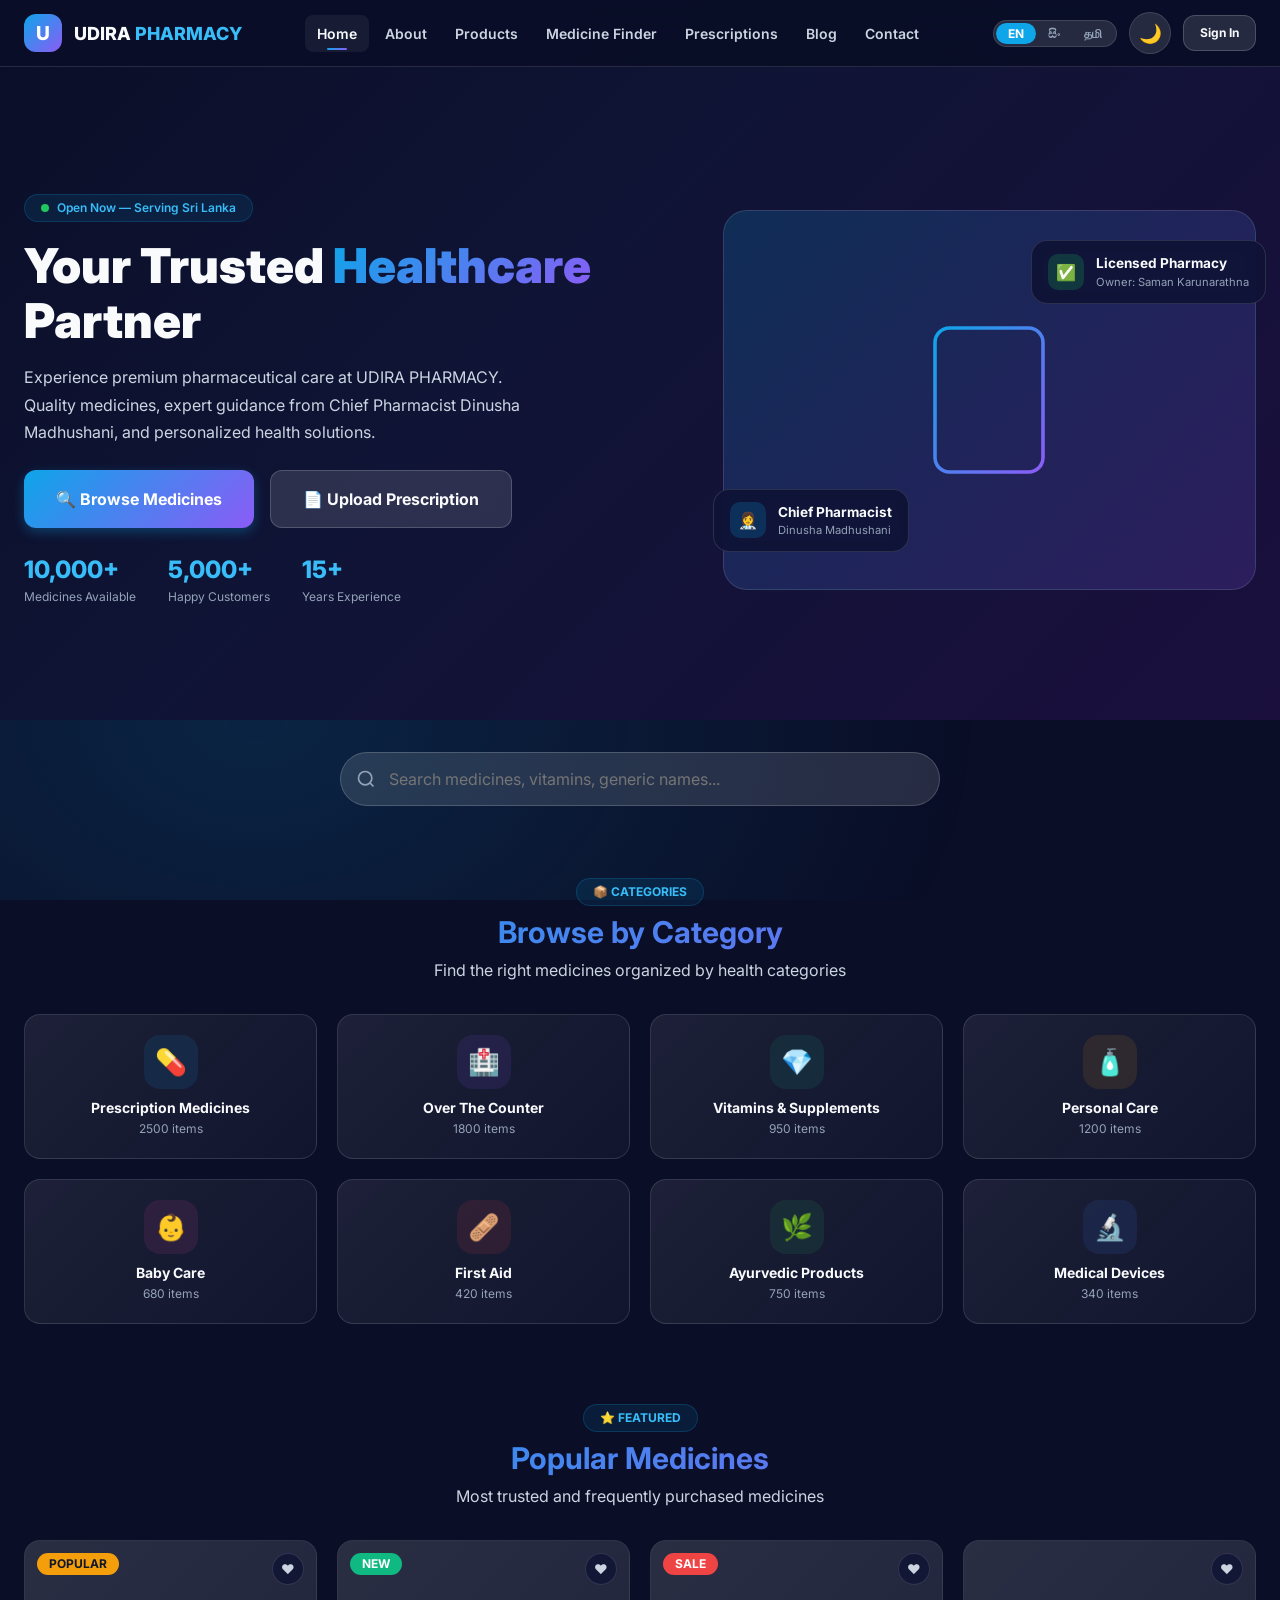
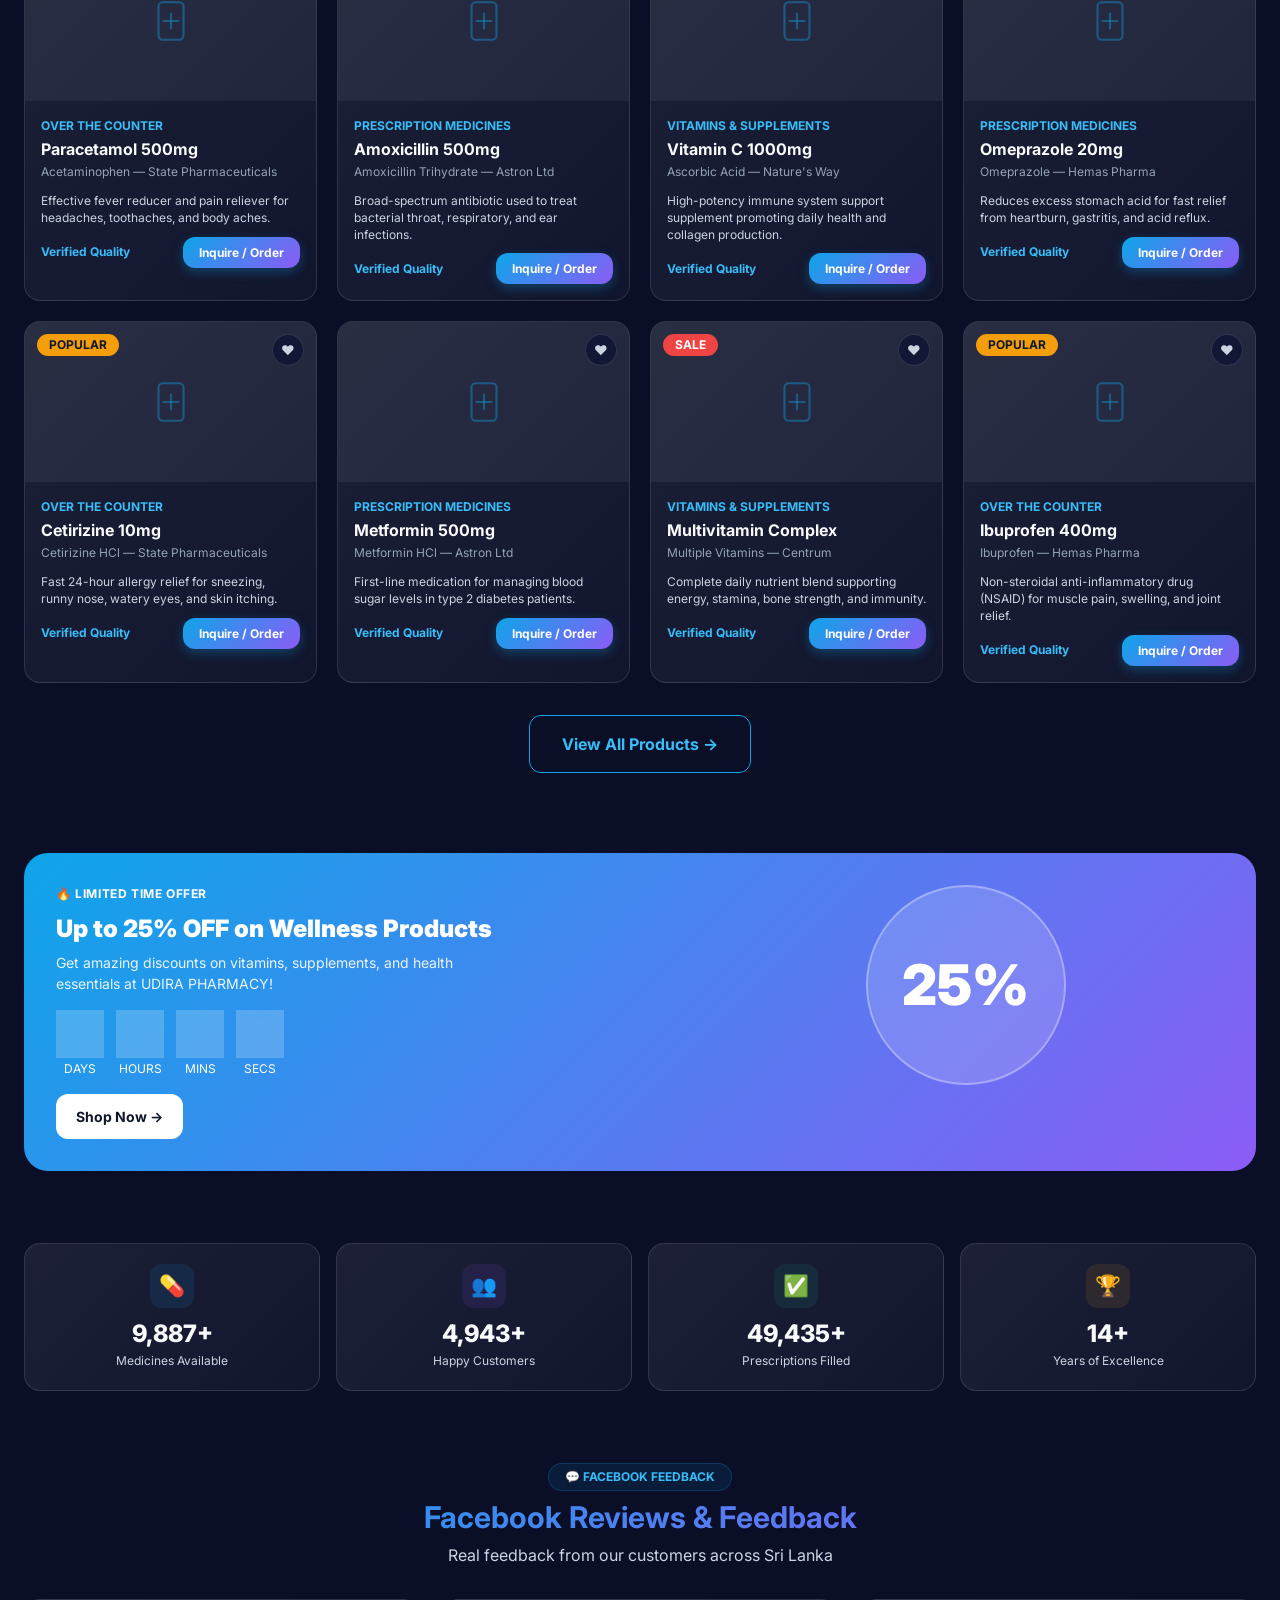
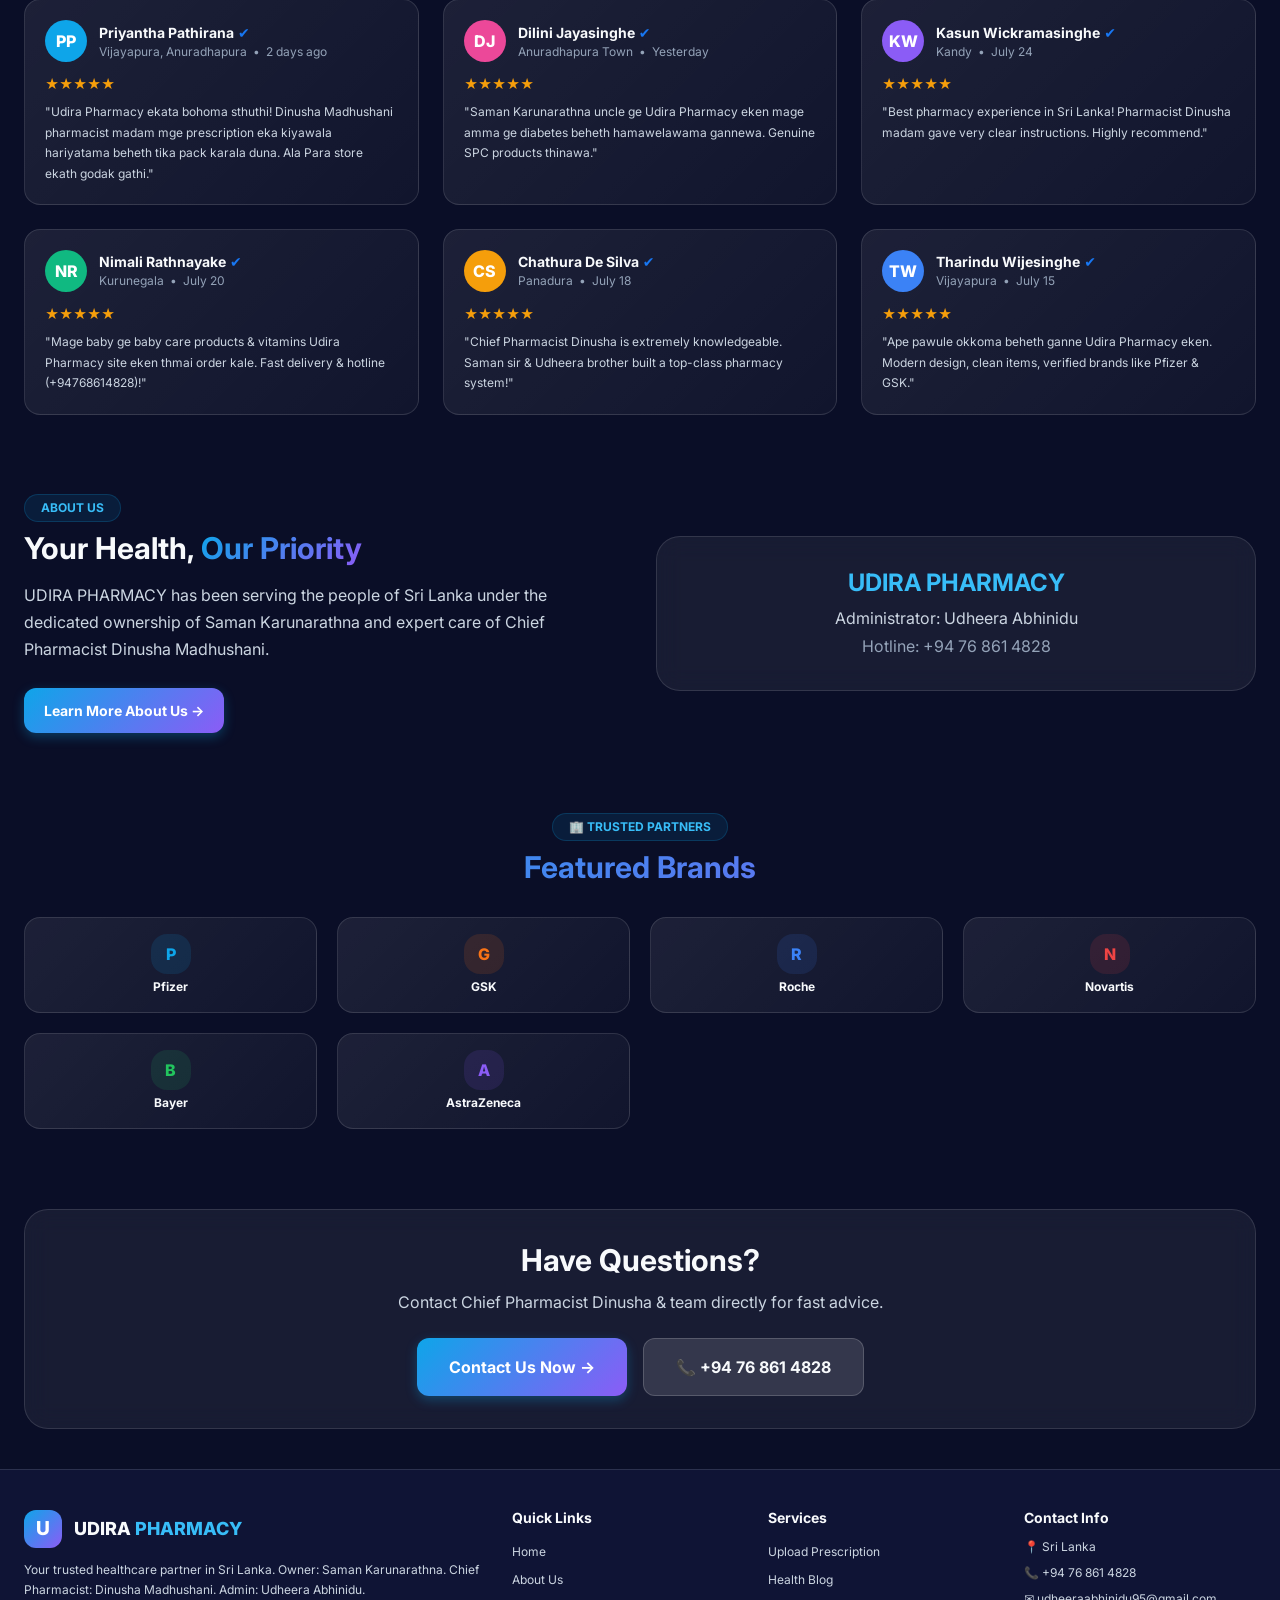
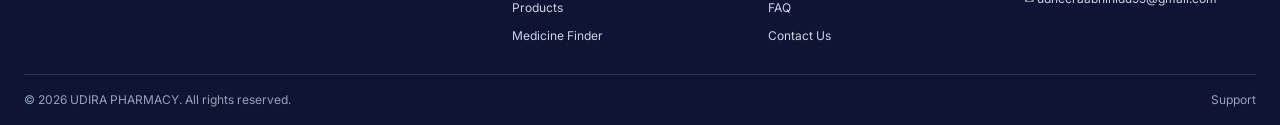
==== commit 554a655d: "Add files via upload" ====
--- a/index.html
+++ b/index.html
@@ -55,7 +55,11 @@
         <a href="prescription.html" class="nav-link">Prescriptions</a>
         <a href="blog.html" class="nav-link">Blog</a>
         <a href="contact.html" class="nav-link">Contact</a>
-        <a href="login.html" class="nav-link">Sign In</a>
+        <div class="mobile-menu-actions">
+            <a href="login.html" class="btn btn-secondary">Sign In</a>
+            <a href="admin.html" class="btn btn-primary">Dashboard</a>
+            <a href="tel:+94768614828" class="btn btn-outline">📞 Call +94 76 861 4828</a>
+        </div>
     </div>
 
     <!-- MAIN CONTENT -->
@@ -64,7 +68,7 @@
         <!-- HERO SECTION -->
         <section class="hero" id="hero">
             <div class="hero-bg"></div>
-            <div class="container" style="display: grid; grid-template-columns: 1.1fr 0.9fr; gap: 3rem; align-items: center;">
+            <div class="container grid-responsive-hero">
                 <div class="hero-content reveal-left">
                     <div class="hero-badge">
                         <span class="pulse-dot"></span>
@@ -181,7 +185,7 @@
         <section class="section">
             <div class="container">
                 <div class="promo-banner reveal-zoom">
-                    <div style="display:grid;grid-template-columns:1.2fr 1fr;gap:2rem;align-items:center;">
+                    <div class="grid-responsive-2">
                         <div>
                             <div class="promo-tag" data-i18n="promo_tag">🔥 Limited Time Offer</div>
                             <h3 class="promo-title" data-i18n="promo_title">Up to 25% OFF on Wellness Products</h3>
@@ -249,7 +253,7 @@
         <!-- ABOUT PREVIEW -->
         <section class="section">
             <div class="container">
-                <div style="display:grid;grid-template-columns:1fr 1fr;gap:3rem;align-items:center;">
+                <div class="grid-responsive-2-equal">
                     <div class="reveal-left">
                         <div class="section-badge">About Us</div>
                         <h2 style="font-size:var(--text-3xl);margin-bottom:var(--space-4);">
@@ -265,7 +269,7 @@
                     <div class="card-glass reveal-right" style="padding:var(--space-8);text-align:center;">
                         <h3 style="font-size:var(--text-2xl);color:var(--primary-light);">UDIRA PHARMACY</h3>
                         <p style="color:var(--text-secondary);margin-top:var(--space-2);">Administrator: Udheera Abhinidu</p>
-                        <p style="color:var(--text-tertiary);margin-top:var(--space-1);">Hotline: 0772073568</p>
+                        <p style="color:var(--text-tertiary);margin-top:var(--space-1);">Hotline: +94 76 861 4828</p>
                     </div>
                 </div>
             </div>
@@ -292,7 +296,7 @@
                     <p style="color:var(--text-secondary);margin-bottom:var(--space-6);">Contact Chief Pharmacist Dinusha & team directly for fast advice.</p>
                     <div style="display:flex;justify-content:center;gap:var(--space-4);">
                         <a href="contact.html" class="btn btn-primary btn-lg">Contact Us Now →</a>
-                        <a href="tel:0772073568" class="btn btn-secondary btn-lg">📞 0772073568</a>
+                        <a href="tel:+94768614828" class="btn btn-secondary btn-lg">📞 +94 76 861 4828</a>
                     </div>
                 </div>
             </div>
@@ -333,7 +337,7 @@
                 <div>
                     <h4 class="footer-heading">Contact Info</h4>
                     <div class="footer-contact-item">📍 Sri Lanka</div>
-                    <div class="footer-contact-item">📞 0772073568</div>
+                    <div class="footer-contact-item">📞 +94 76 861 4828</div>
                     <div class="footer-contact-item">✉️ udheeraabhinidu95@gmail.com</div>
                 </div>
             </div>
--- a/styles.css
+++ b/styles.css
@@ -344,6 +344,14 @@
 .grid-4 { display: grid; grid-template-columns: repeat(4, 1fr); gap: var(--space-5); }
 .grid-auto { display: grid; grid-template-columns: repeat(auto-fill, minmax(260px, 1fr)); gap: var(--space-5); }
 
+/* Responsive Grid Classes for Layout Stacking */
+.grid-responsive-hero { display: grid; grid-template-columns: 1.1fr 0.9fr; gap: 3rem; align-items: center; }
+.grid-responsive-2 { display: grid; grid-template-columns: 1.2fr 1fr; gap: var(--space-8); align-items: start; }
+.grid-responsive-2-equal { display: grid; grid-template-columns: 1fr 1fr; gap: var(--space-8); align-items: center; }
+.grid-responsive-3 { display: grid; grid-template-columns: repeat(3, 1fr); gap: var(--space-8); }
+.grid-responsive-filters { display: grid; grid-template-columns: 2fr 1fr 1fr; gap: var(--space-4); align-items: center; }
+
+
 .text-gradient { background: var(--gradient-primary); -webkit-background-clip: text; -webkit-text-fill-color: transparent; background-clip: text; }
 
 /* ============ NAVBAR ============ */
@@ -383,9 +391,13 @@
 .nav-toggle { display: none; flex-direction: column; gap: 4px; cursor: pointer; }
 .nav-toggle span { width: 20px; height: 2px; background: var(--text-primary); transition: all 0.3s ease; }
 
-.mobile-menu { display: none; position: fixed; top: 0; left: 0; width: 100%; height: 100%; background: rgba(10, 14, 39, 0.98); z-index: 300; flex-direction: column; align-items: center; justify-content: center; gap: var(--space-4); }
+.mobile-menu { display: none; position: fixed; top: 0; left: 0; width: 100%; height: 100vh; background: rgba(10, 14, 39, 0.98); z-index: 999; flex-direction: column; align-items: center; justify-content: center; gap: var(--space-3); padding: var(--space-8) var(--space-6); overflow-y: auto; backdrop-filter: blur(15px); -webkit-backdrop-filter: blur(15px); }
 .mobile-menu.open { display: flex; }
-.mobile-menu-close { position: absolute; top: var(--space-6); right: var(--space-6); font-size: var(--text-3xl); cursor: pointer; }
+.mobile-menu-close { position: absolute; top: var(--space-6); right: var(--space-6); font-size: var(--text-3xl); cursor: pointer; color: var(--text-primary); width: 44px; height: 44px; display: flex; align-items: center; justify-content: center; background: var(--bg-glass-strong); border-radius: 50%; border: 1px solid var(--border-color); }
+.mobile-menu .nav-link { font-size: var(--text-lg); padding: var(--space-2) var(--space-6); width: 100%; text-align: center; border-radius: var(--radius-lg); }
+.mobile-menu-actions { display: flex; flex-direction: column; align-items: center; gap: var(--space-3); margin-top: var(--space-4); width: 100%; max-width: 280px; }
+.mobile-menu-actions .btn { width: 100%; justify-content: center; }
+
 
 /* ============ THEME TOGGLE BUTTON ============ */
 .theme-toggle {
@@ -936,9 +948,117 @@
   .theme-toggle:hover { transform: none; }
 }
 
+/* ============ BLOG SYSTEM STYLES ============ */
+.blog-card {
+  background: var(--gradient-card);
+  border: 1px solid var(--border-color);
+  border-radius: var(--radius-xl);
+  overflow: hidden;
+  display: flex;
+  flex-direction: column;
+  transition: all 0.35s cubic-bezier(0.16, 1, 0.3, 1);
+}
+.blog-card:hover {
+  transform: translateY(-6px);
+  box-shadow: 0 15px 35px -10px rgba(14, 165, 233, 0.25);
+  border-color: rgba(14, 165, 233, 0.4);
+}
+.blog-card-img {
+  height: 180px;
+  width: 100%;
+  object-fit: cover;
+  background: var(--primary-100);
+  display: flex;
+  align-items: center;
+  justify-content: center;
+  font-size: 3rem;
+  position: relative;
+}
+.blog-card-badge {
+  position: absolute;
+  top: 12px;
+  left: 12px;
+  padding: 4px 10px;
+  background: rgba(14, 165, 233, 0.85);
+  backdrop-filter: blur(5px);
+  color: white;
+  font-size: var(--text-xs);
+  font-weight: 700;
+  border-radius: var(--radius-full);
+}
+.blog-card-content {
+  padding: var(--space-5);
+  display: flex;
+  flex-direction: column;
+  flex: 1;
+}
+.blog-meta {
+  display: flex;
+  align-items: center;
+  gap: var(--space-3);
+  font-size: var(--text-xs);
+  color: var(--text-tertiary);
+  margin-bottom: var(--space-2);
+}
+.blog-card-title {
+  font-size: var(--text-lg);
+  font-weight: 700;
+  margin-bottom: var(--space-2);
+  line-height: 1.3;
+}
+.blog-card-excerpt {
+  font-size: var(--text-xs);
+  color: var(--text-secondary);
+  line-height: var(--leading-relaxed);
+  margin-bottom: var(--space-4);
+  flex: 1;
+}
+.blog-read-btn {
+  display: inline-flex;
+  align-items: center;
+  gap: 6px;
+  font-weight: 700;
+  font-size: var(--text-xs);
+  color: var(--primary-light);
+  transition: gap 0.2s ease;
+  margin-top: auto;
+}
+.blog-card:hover .blog-read-btn {
+  gap: 10px;
+}
+
+/* Article Modal */
+.blog-modal {
+  max-width: 720px;
+  width: 92%;
+  max-height: 90vh;
+  display: flex;
+  flex-direction: column;
+}
+.blog-modal-body {
+  padding: var(--space-6);
+  overflow-y: auto;
+  line-height: 1.7;
+}
+.blog-modal-body h2 {
+  margin: var(--space-5) 0 var(--space-2);
+  font-size: var(--text-xl);
+  color: var(--primary-light);
+}
+.blog-modal-body p {
+  margin-bottom: var(--space-4);
+  color: var(--text-secondary);
+  font-size: var(--text-sm);
+}
+
 /* ============ RESPONSIVE ============ */
 @media (max-width: 1024px) {
   .grid-3, .grid-4 { grid-template-columns: repeat(2, 1fr); }
+  .grid-responsive-3 { grid-template-columns: repeat(2, 1fr); gap: var(--space-5); }
+  .grid-responsive-hero { grid-template-columns: 1fr; gap: var(--space-6); }
+  .grid-responsive-2 { grid-template-columns: 1fr; gap: var(--space-6); }
+  .grid-responsive-2-equal { grid-template-columns: 1fr; gap: var(--space-6); }
+  .grid-responsive-filters { grid-template-columns: 1fr 1fr; gap: var(--space-3); }
   .footer-grid { grid-template-columns: repeat(2, 1fr); }
   .admin-main { margin-left: 0; }
   .sidebar { transform: translateX(-100%); }
@@ -947,16 +1067,38 @@
 }
 
 @media (max-width: 768px) {
-  .nav-links { display: none; }
-  .nav-toggle { display: flex; }
-  .grid-2, .grid-3, .grid-4 { grid-template-columns: 1fr; }
+  .nav-links { display: none !important; }
+  .nav-toggle { display: flex !important; }
+  .nav-actions .btn-sm { display: none; }
+  .grid-2, .grid-3, .grid-4 { grid-template-columns: 1fr !important; }
+  .grid-responsive-2, .grid-responsive-3, .grid-responsive-hero, .grid-responsive-2-equal { grid-template-columns: 1fr !important; }
+  .grid-responsive-filters { grid-template-columns: 1fr !important; }
   .stats-grid { grid-template-columns: repeat(2, 1fr); }
+  .kpi-grid { grid-template-columns: repeat(2, 1fr); }
+  .hero { min-height: auto; padding-top: 100px; padding-bottom: var(--space-8); text-align: center; }
+  .hero-content { display: flex; flex-direction: column; align-items: center; }
+  .hero-description { max-width: 100%; text-align: center; }
+  .hero-actions { flex-direction: column; width: 100%; align-items: center; }
+  .hero-actions .btn { width: 100%; justify-content: center; }
+  .hero-stats { flex-wrap: wrap; gap: var(--space-4); justify-content: center; width: 100%; }
+  .footer-grid { grid-template-columns: 1fr; gap: var(--space-5); }
+  .footer-bottom { flex-direction: column; gap: var(--space-2); text-align: center; }
+  .page-header { flex-direction: column; align-items: flex-start; gap: var(--space-2); }
+  .auth-card-inner, .auth-card { padding: var(--space-6); margin: var(--space-4); width: 92%; }
+  .container { padding: 0 var(--space-4); }
+  .section { padding: var(--space-8) 0; }
+  .section-title { font-size: var(--text-2xl); }
+  .upload-zone { padding: var(--space-5); }
+  .table-container { -webkit-overflow-scrolling: touch; }
+}
+
+@media (max-width: 480px) {
+  .stats-grid { grid-template-columns: 1fr; }
   .kpi-grid { grid-template-columns: 1fr; }
-  .hero { min-height: auto; padding-top: 100px; padding-bottom: var(--space-8); }
-  .hero-actions { flex-direction: column; }
-  .hero-stats { flex-wrap: wrap; gap: var(--space-4); }
-  .footer-grid { grid-template-columns: 1fr; }
-  .footer-bottom { flex-direction: column; gap: var(--space-2); text-align: center; }
-  .page-header { flex-direction: column; align-items: flex-start; }
-  .auth-card-inner, .auth-card { padding: var(--space-6); margin: var(--space-4); }
-}
+  .nav-brand-text { font-size: var(--text-base); }
+  .nav-brand-icon { width: 32px; height: 32px; font-size: 1rem; }
+  .lang-switcher { display: none; }
+  .countdown { gap: var(--space-2); }
+  .countdown-number { width: 38px; height: 38px; font-size: var(--text-base); }
+}
+
